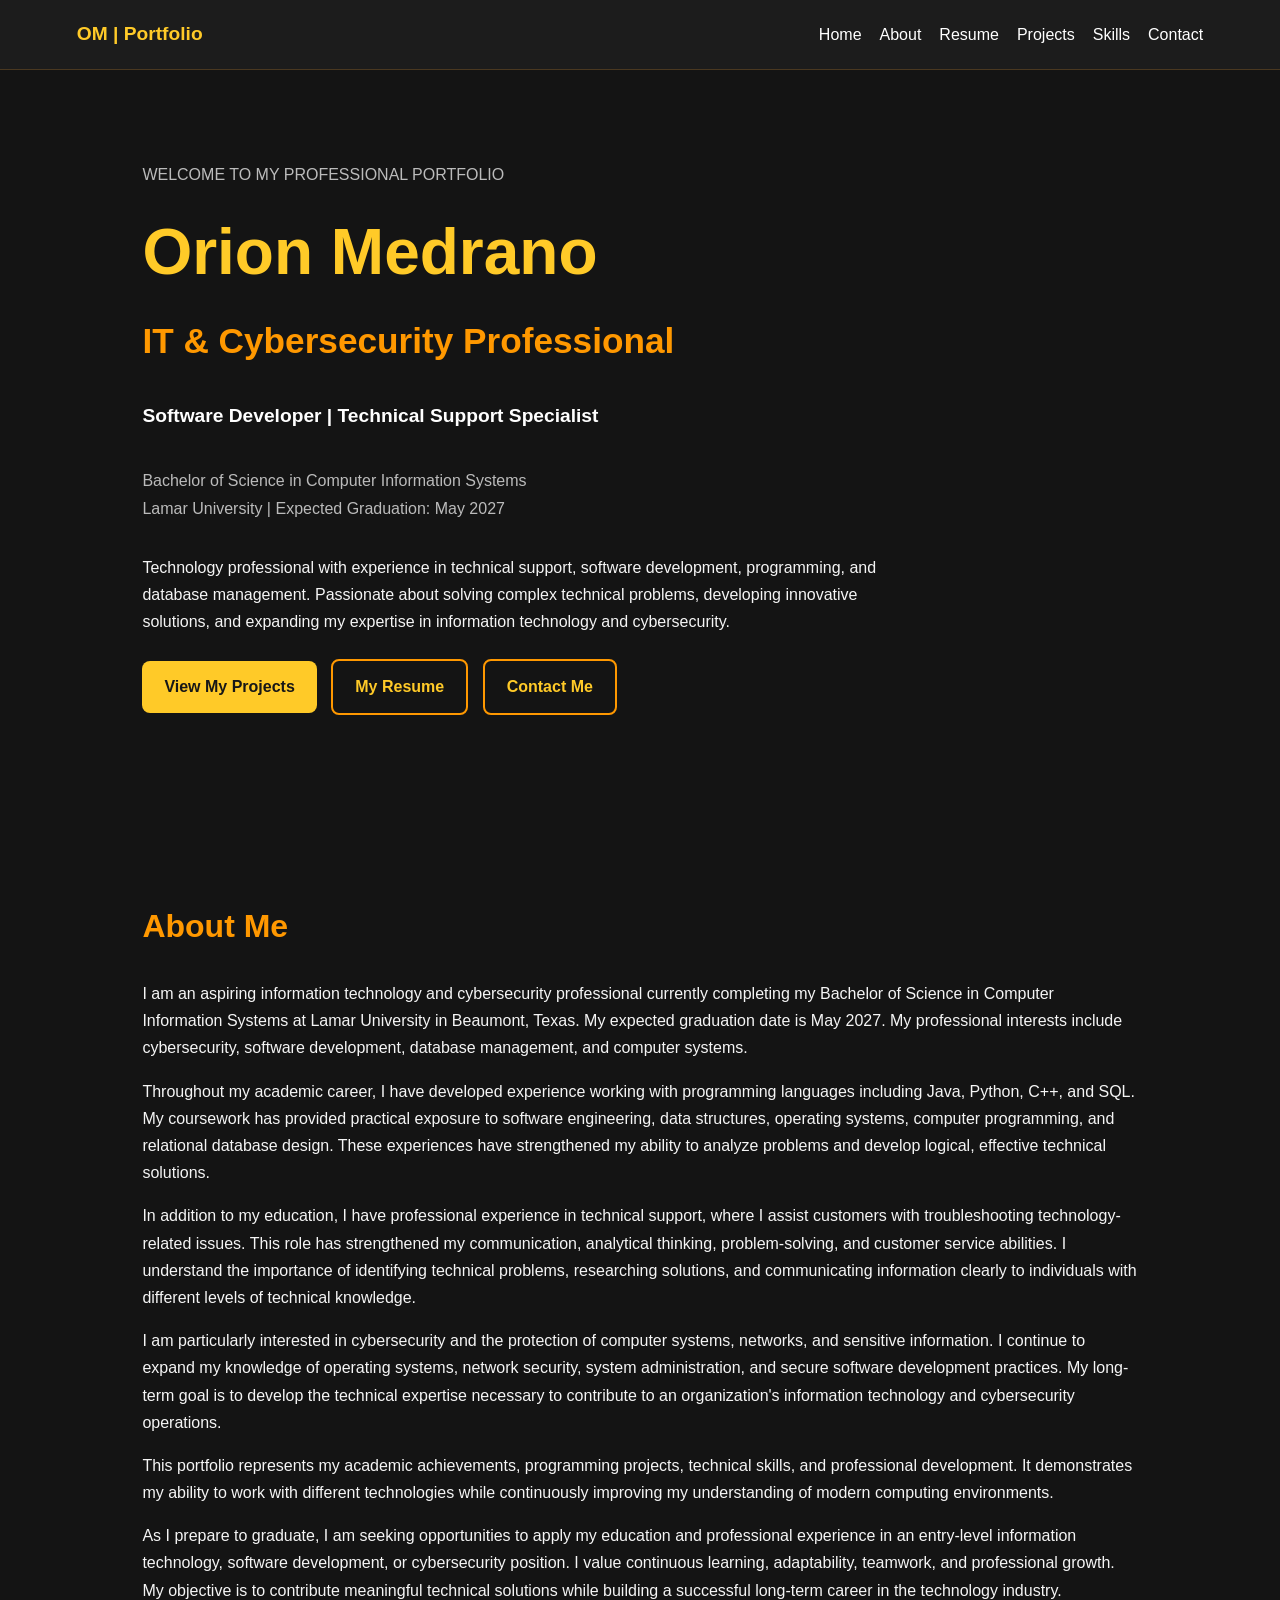
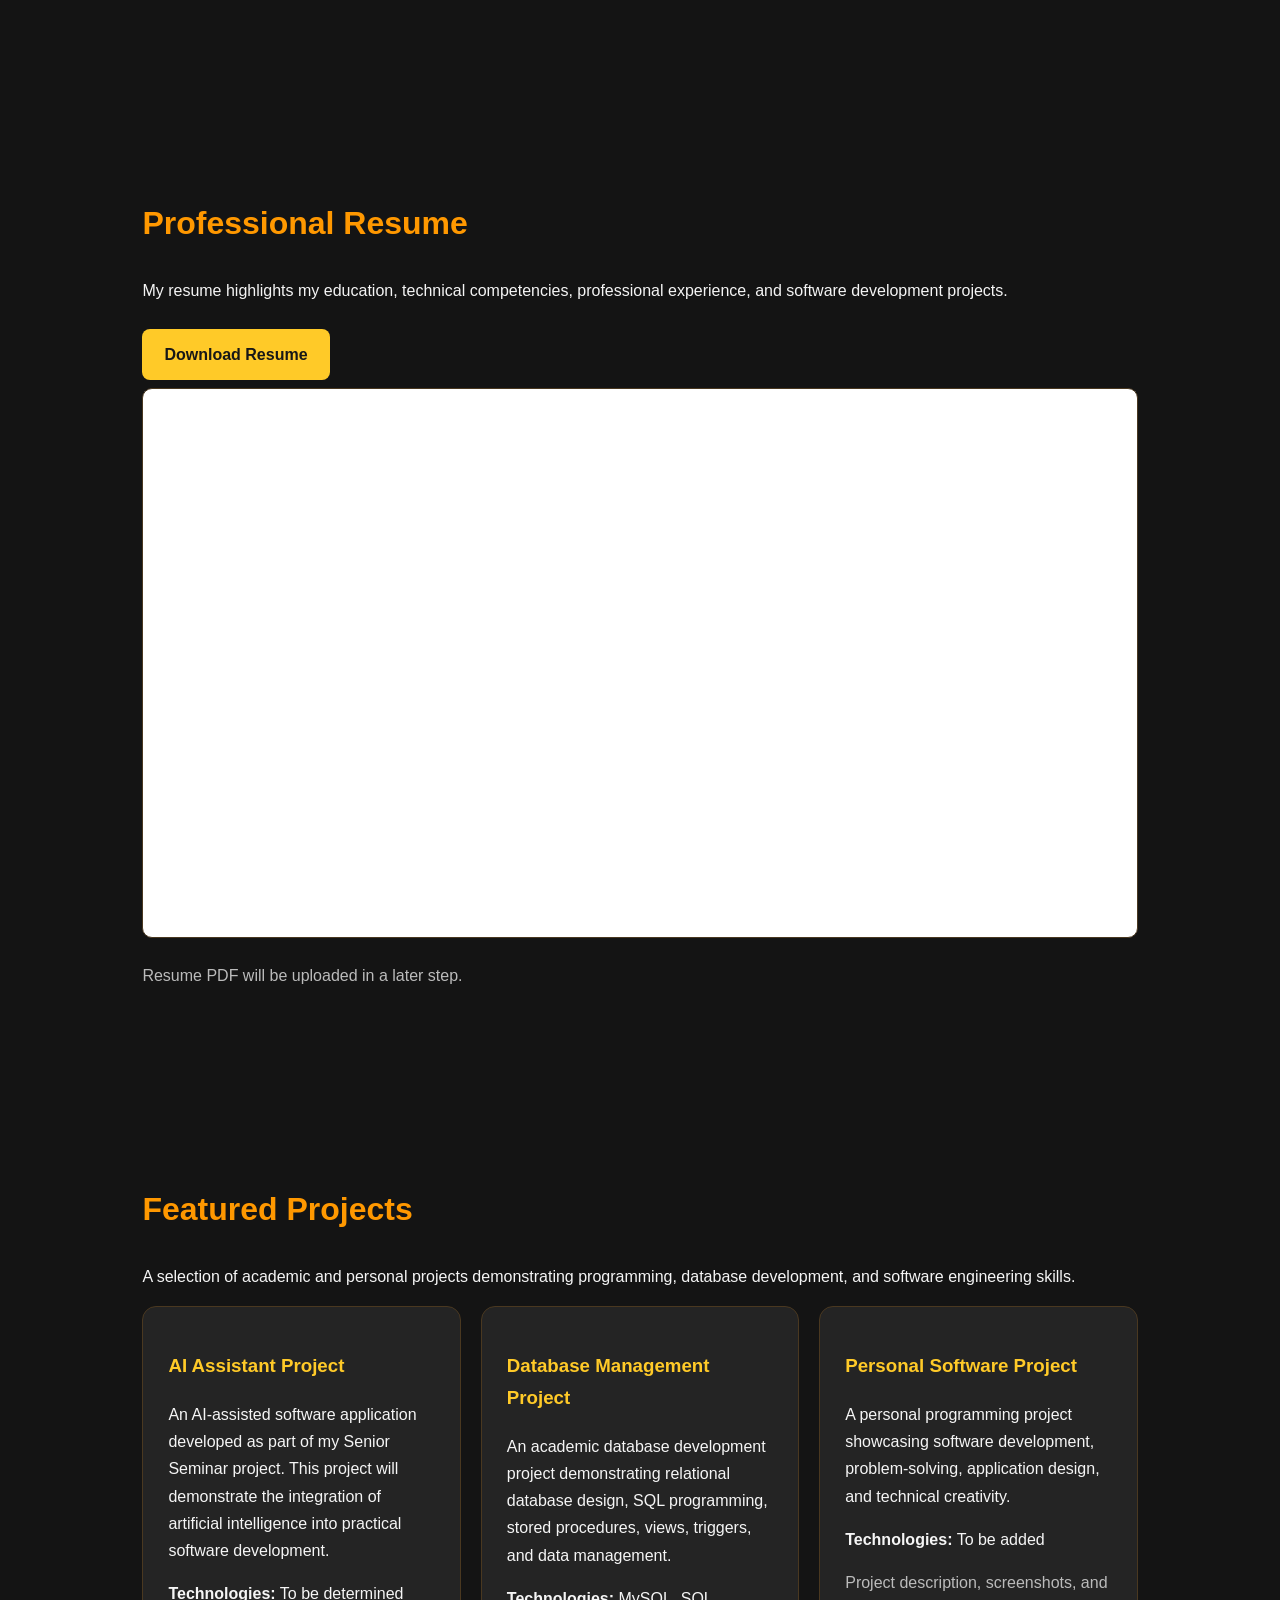
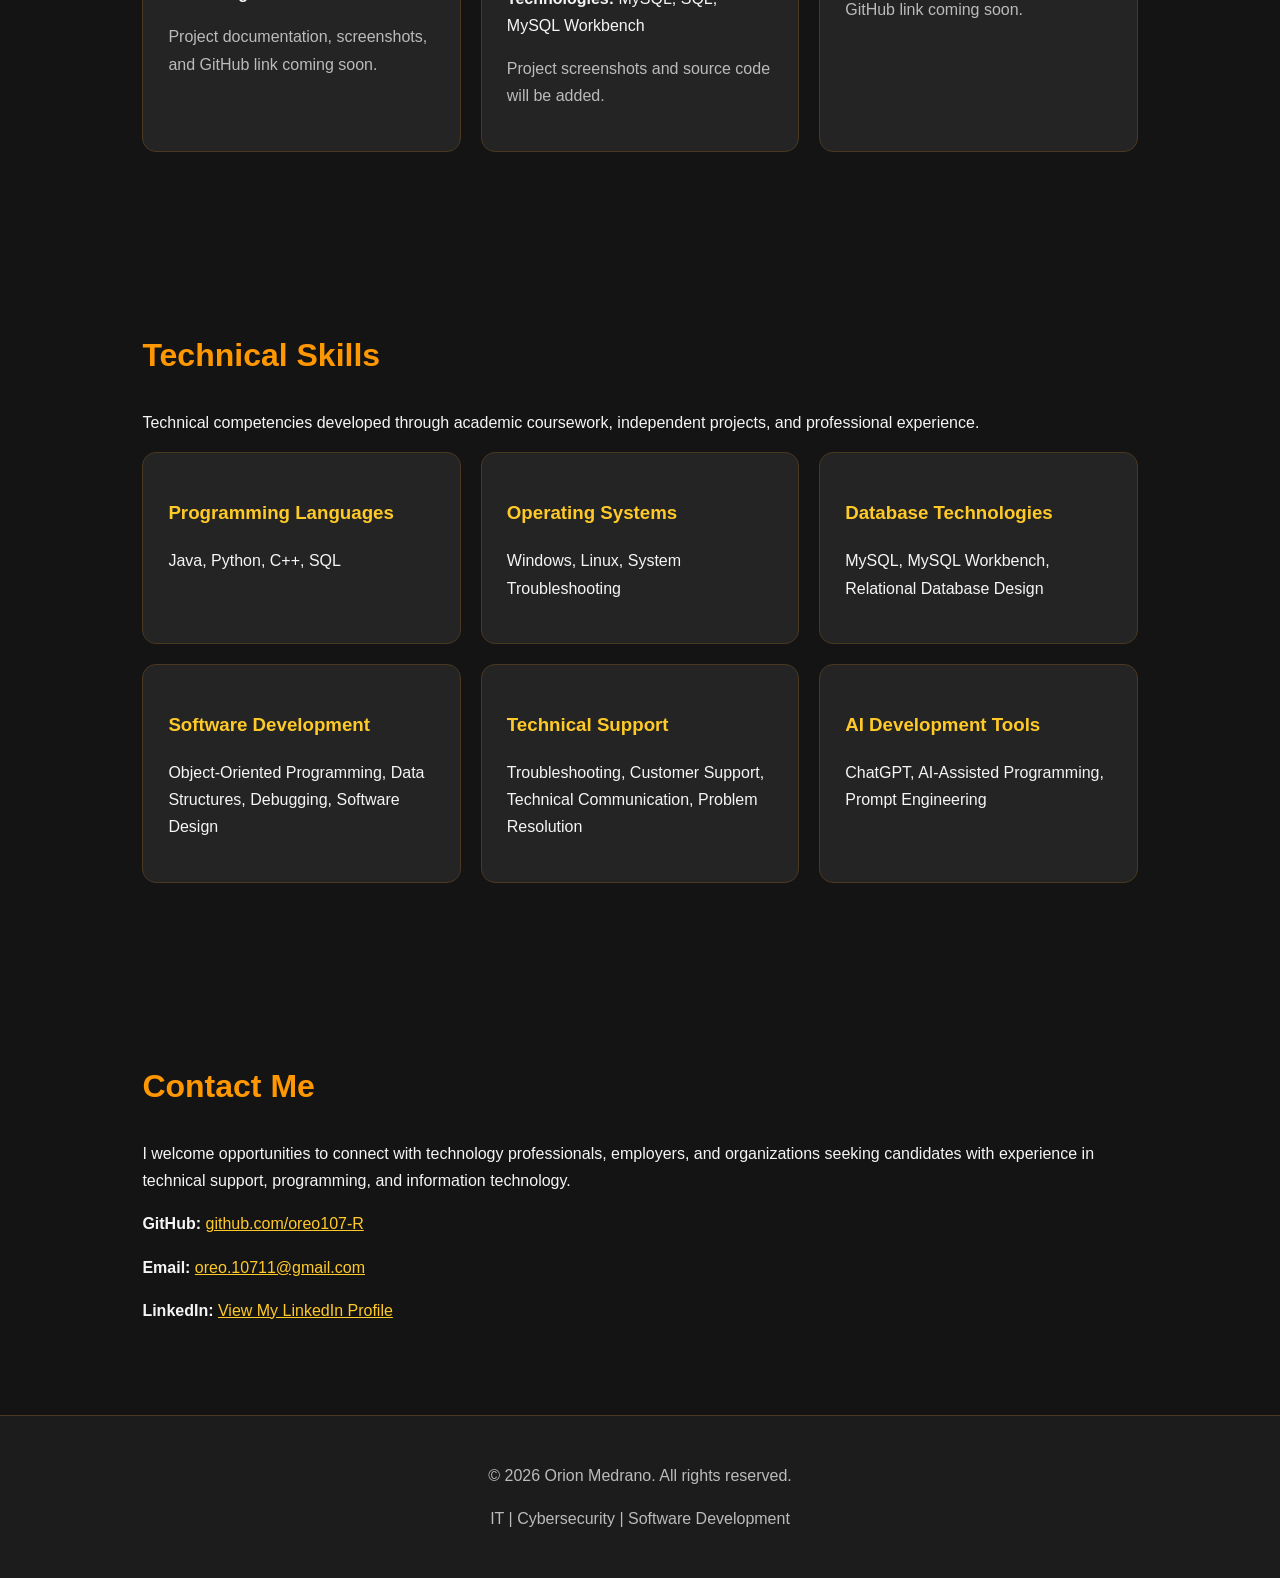
==== index.html @ e2fcf399 "Add email and LinkedIn profile links Updated email and LinkedIn sections with actual links." ====
<!DOCTYPE html>
<html lang="en">
<head>
  <meta charset="UTF-8">
  <meta name="viewport" content="width=device-width, initial-scale=1.0">
  <meta name="description" content="Orion Medrano's professional IT, cybersecurity, and software development portfolio">
  <title>Orion Medrano | IT & Cybersecurity Portfolio</title>

  <style>
    :root {
      --bg: #141414;
      --surface: #242424;
      --text: #F5F5F5;
      --muted: #BBBBBB;
      --accent: #FFCA28;
      --orange: #FF9800;
      --border: #4A3820;
    }

    * {
      box-sizing: border-box;
    }

    html {
      scroll-behavior: smooth;
    }

    body {
      margin: 0;
      background: var(--bg);
      color: var(--text);
      font-family: Arial, sans-serif;
      line-height: 1.7;
    }

    header {
      position: sticky;
      top: 0;
      z-index: 10;
      background: #1C1C1C;
      border-bottom: 1px solid var(--border);
      padding: 18px 6%;
      display: flex;
      justify-content: space-between;
      align-items: center;
      flex-wrap: wrap;
      gap: 12px;
    }

    .logo {
      font-weight: bold;
      color: var(--accent);
      font-size: 1.2rem;
    }

    nav {
      display: flex;
      flex-wrap: wrap;
      gap: 18px;
    }

    a {
      color: var(--accent);
    }

    nav a {
      color: white;
      text-decoration: none;
      transition: color 0.3s;
    }

    nav a:hover {
      color: var(--orange);
    }

    section {
      padding: 75px 8%;
      max-width: 1200px;
      margin: auto;
      scroll-margin-top: 90px;
    }

    h1 {
      font-size: clamp(2.5rem, 6vw, 4rem);
      margin: 10px 0;
      line-height: 1.2;
    }

    h2 {
      color: var(--orange);
      font-size: 2rem;
    }

    .hero {
      min-height: 75vh;
      display: flex;
      flex-direction: column;
      justify-content: center;
    }

    .hero h1 {
      color: var(--accent);
    }

    .hero h2 {
      margin: 10px 0;
      font-size: clamp(1.5rem, 4vw, 2.2rem);
    }

    .hero p {
      max-width: 750px;
    }

    .subtitle {
      color: #FFFFFF;
      font-size: 1.2rem;
      font-weight: bold;
    }

    .education {
      color: var(--muted);
      font-size: 1rem;
    }

    .muted {
      color: var(--muted);
    }

    .button {
      display: inline-block;
      padding: 12px 22px;
      background: var(--accent);
      color: #171717;
      border-radius: 8px;
      text-decoration: none;
      font-weight: bold;
      margin: 8px 10px 8px 0;
      transition: background 0.3s, transform 0.3s;
    }

    .button:hover {
      background: var(--orange);
      color: #171717;
      transform: translateY(-3px);
    }

    .button-outline {
      background: transparent;
      color: var(--accent);
      border: 2px solid var(--orange);
    }

    .button-outline:hover {
      background: var(--orange);
      color: #171717;
    }

    .grid {
      display: grid;
      grid-template-columns: repeat(auto-fit, minmax(250px, 1fr));
      gap: 20px;
    }

    .card {
      background: var(--surface);
      border: 1px solid var(--border);
      border-radius: 14px;
      padding: 25px;
      transition: transform 0.3s, border-color 0.3s;
    }

    .card:hover {
      transform: translateY(-5px);
      border-color: var(--orange);
    }

    .card h3 {
      color: var(--accent);
    }

    .resume-frame {
      width: 100%;
      height: 550px;
      border: 1px solid var(--border);
      border-radius: 10px;
      background: white;
    }

    footer {
      text-align: center;
      padding: 30px;
      background: #1C1C1C;
      border-top: 1px solid var(--border);
      color: var(--muted);
    }

    @media (max-width: 600px) {
      header {
        position: static;
      }

      section {
        padding: 45px 6%;
      }

      nav {
        gap: 12px;
        font-size: 14px;
      }

      .resume-frame {
        height: 400px;
      }
    }
  </style>
</head>

<body>

<header>
  <div class="logo">OM | Portfolio</div>

  <nav aria-label="Main navigation">
    <a href="#home">Home</a>
    <a href="#about">About</a>
    <a href="#resume">Resume</a>
    <a href="#projects">Projects</a>
    <a href="#skills">Skills</a>
    <a href="#contact">Contact</a>
  </nav>
</header>

<main>

  <!-- HOME SECTION -->

  <section id="home" class="hero">

    <p class="muted">
      WELCOME TO MY PROFESSIONAL PORTFOLIO
    </p>

    <h1>Orion Medrano</h1>

    <h2>IT & Cybersecurity Professional</h2>

    <p class="subtitle">
      Software Developer | Technical Support Specialist
    </p>

    <p class="education">
      Bachelor of Science in Computer Information Systems<br>
      Lamar University | Expected Graduation: May 2027
    </p>

    <p>
      Technology professional with experience in technical
      support, software development, programming, and
      database management. Passionate about solving complex
      technical problems, developing innovative solutions,
      and expanding my expertise in information technology
      and cybersecurity.
    </p>

    <!-- Add professional photograph here later -->

    <div>
      <a class="button" href="#projects">
        View My Projects
      </a>

      <a class="button button-outline" href="#resume">
        My Resume
      </a>

      <a class="button button-outline" href="#contact">
        Contact Me
      </a>
    </div>

  </section>


  <!-- ABOUT ME SECTION -->

  <section id="about">

    <h2>About Me</h2>

    <p>
      I am an aspiring information technology and
      cybersecurity professional currently completing
      my Bachelor of Science in Computer Information
      Systems at Lamar University in Beaumont, Texas.
      My expected graduation date is May 2027.
      My professional interests include cybersecurity,
      software development, database management,
      and computer systems.
    </p>

    <p>
      Throughout my academic career, I have developed
      experience working with programming languages
      including Java, Python, C++, and SQL.
      My coursework has provided practical exposure
      to software engineering, data structures,
      operating systems, computer programming,
      and relational database design.
      These experiences have strengthened my ability
      to analyze problems and develop logical,
      effective technical solutions.
    </p>

    <p>
      In addition to my education, I have professional
      experience in technical support, where I assist
      customers with troubleshooting technology-related
      issues. This role has strengthened my communication,
      analytical thinking, problem-solving, and customer
      service abilities. I understand the importance
      of identifying technical problems, researching
      solutions, and communicating information clearly
      to individuals with different levels of
      technical knowledge.
    </p>

    <p>
      I am particularly interested in cybersecurity
      and the protection of computer systems, networks,
      and sensitive information. I continue to expand
      my knowledge of operating systems, network
      security, system administration, and secure
      software development practices.
      My long-term goal is to develop the technical
      expertise necessary to contribute to an
      organization's information technology and
      cybersecurity operations.
    </p>

    <p>
      This portfolio represents my academic achievements,
      programming projects, technical skills, and
      professional development. It demonstrates my
      ability to work with different technologies
      while continuously improving my understanding
      of modern computing environments.
    </p>

    <p>
      As I prepare to graduate, I am seeking opportunities
      to apply my education and professional experience
      in an entry-level information technology,
      software development, or cybersecurity position.
      I value continuous learning, adaptability,
      teamwork, and professional growth.
      My objective is to contribute meaningful
      technical solutions while building a successful
      long-term career in the technology industry.
    </p>

  </section>


  <!-- RESUME SECTION -->

  <section id="resume">

    <h2>Professional Resume</h2>

    <p>
      My resume highlights my education, technical
      competencies, professional experience,
      and software development projects.
    </p>

    <a class="button" href="resume.pdf" download>
      Download Resume
    </a>

    <iframe
      class="resume-frame"
      src="resume.pdf"
      title="Orion Medrano Professional Resume">
    </iframe>

    <p class="muted">
      Resume PDF will be uploaded in a later step.
    </p>

  </section>


  <!-- PROJECTS SECTION -->

  <section id="projects">

    <h2>Featured Projects</h2>

    <p>
      A selection of academic and personal projects
      demonstrating programming, database development,
      and software engineering skills.
    </p>

    <div class="grid">

      <article class="card">

        <h3>AI Assistant Project</h3>

        <p>
          An AI-assisted software application developed
          as part of my Senior Seminar project.
          This project will demonstrate the integration
          of artificial intelligence into practical
          software development.
        </p>

        <p>
          <strong>Technologies:</strong>
          To be determined
        </p>

        <p class="muted">
          Project documentation, screenshots,
          and GitHub link coming soon.
        </p>

      </article>


      <article class="card">

        <h3>Database Management Project</h3>

        <p>
          An academic database development project
          demonstrating relational database design,
          SQL programming, stored procedures,
          views, triggers, and data management.
        </p>

        <p>
          <strong>Technologies:</strong>
          MySQL, SQL, MySQL Workbench
        </p>

        <p class="muted">
          Project screenshots and source code
          will be added.
        </p>

      </article>


      <article class="card">

        <h3>Personal Software Project</h3>

        <p>
          A personal programming project showcasing
          software development, problem-solving,
          application design, and technical creativity.
        </p>

        <p>
          <strong>Technologies:</strong>
          To be added
        </p>

        <p class="muted">
          Project description, screenshots,
          and GitHub link coming soon.
        </p>

      </article>

    </div>

  </section>


  <!-- TECHNICAL SKILLS SECTION -->

  <section id="skills">

    <h2>Technical Skills</h2>

    <p>
      Technical competencies developed through
      academic coursework, independent projects,
      and professional experience.
    </p>

    <div class="grid">

      <div class="card">
        <h3>Programming Languages</h3>
        <p>Java, Python, C++, SQL</p>
      </div>

      <div class="card">
        <h3>Operating Systems</h3>
        <p>
          Windows, Linux,
          System Troubleshooting
        </p>
      </div>

      <div class="card">
        <h3>Database Technologies</h3>
        <p>
          MySQL, MySQL Workbench,
          Relational Database Design
        </p>
      </div>

      <div class="card">
        <h3>Software Development</h3>
        <p>
          Object-Oriented Programming,
          Data Structures,
          Debugging,
          Software Design
        </p>
      </div>

      <div class="card">
        <h3>Technical Support</h3>
        <p>
          Troubleshooting,
          Customer Support,
          Technical Communication,
          Problem Resolution
        </p>
      </div>

      <div class="card">
        <h3>AI Development Tools</h3>
        <p>
          ChatGPT,
          AI-Assisted Programming,
          Prompt Engineering
        </p>
      </div>

    </div>

  </section>


  <!-- CONTACT SECTION -->

  <section id="contact">

    <h2>Contact Me</h2>

    <p>
      I welcome opportunities to connect with
      technology professionals, employers,
      and organizations seeking candidates
      with experience in technical support,
      programming, and information technology.
    </p>

    <p>
      <strong>GitHub:</strong>
      <a
        href="https://github.com/oreo107-R"
        target="_blank"
        rel="noopener noreferrer">
        github.com/oreo107-R
      </a>
    </p>

    <p>
    <strong>Email:</strong>
    <a href="mailto:oreo.10711@gmail.com">
      oreo.10711@gmail.com
    </a>
  </p>

    <p>
    <strong>LinkedIn:</strong>
    <a
      href="https://www.linkedin.com/in/orion-medrano-96382831b/"
      target="_blank"
      rel="noopener noreferrer">
      View My LinkedIn Profile
    </a>
  </p>

  </section>

</main>


<!-- FOOTER -->

<footer>

  <p>
    &copy; <span id="year"></span>
    Orion Medrano.
    All rights reserved.
  </p>

  <p>
    IT | Cybersecurity | Software Development
  </p>

</footer>


<script>
  document.getElementById("year").textContent =
    new Date().getFullYear();
</script>

</body>
</html>
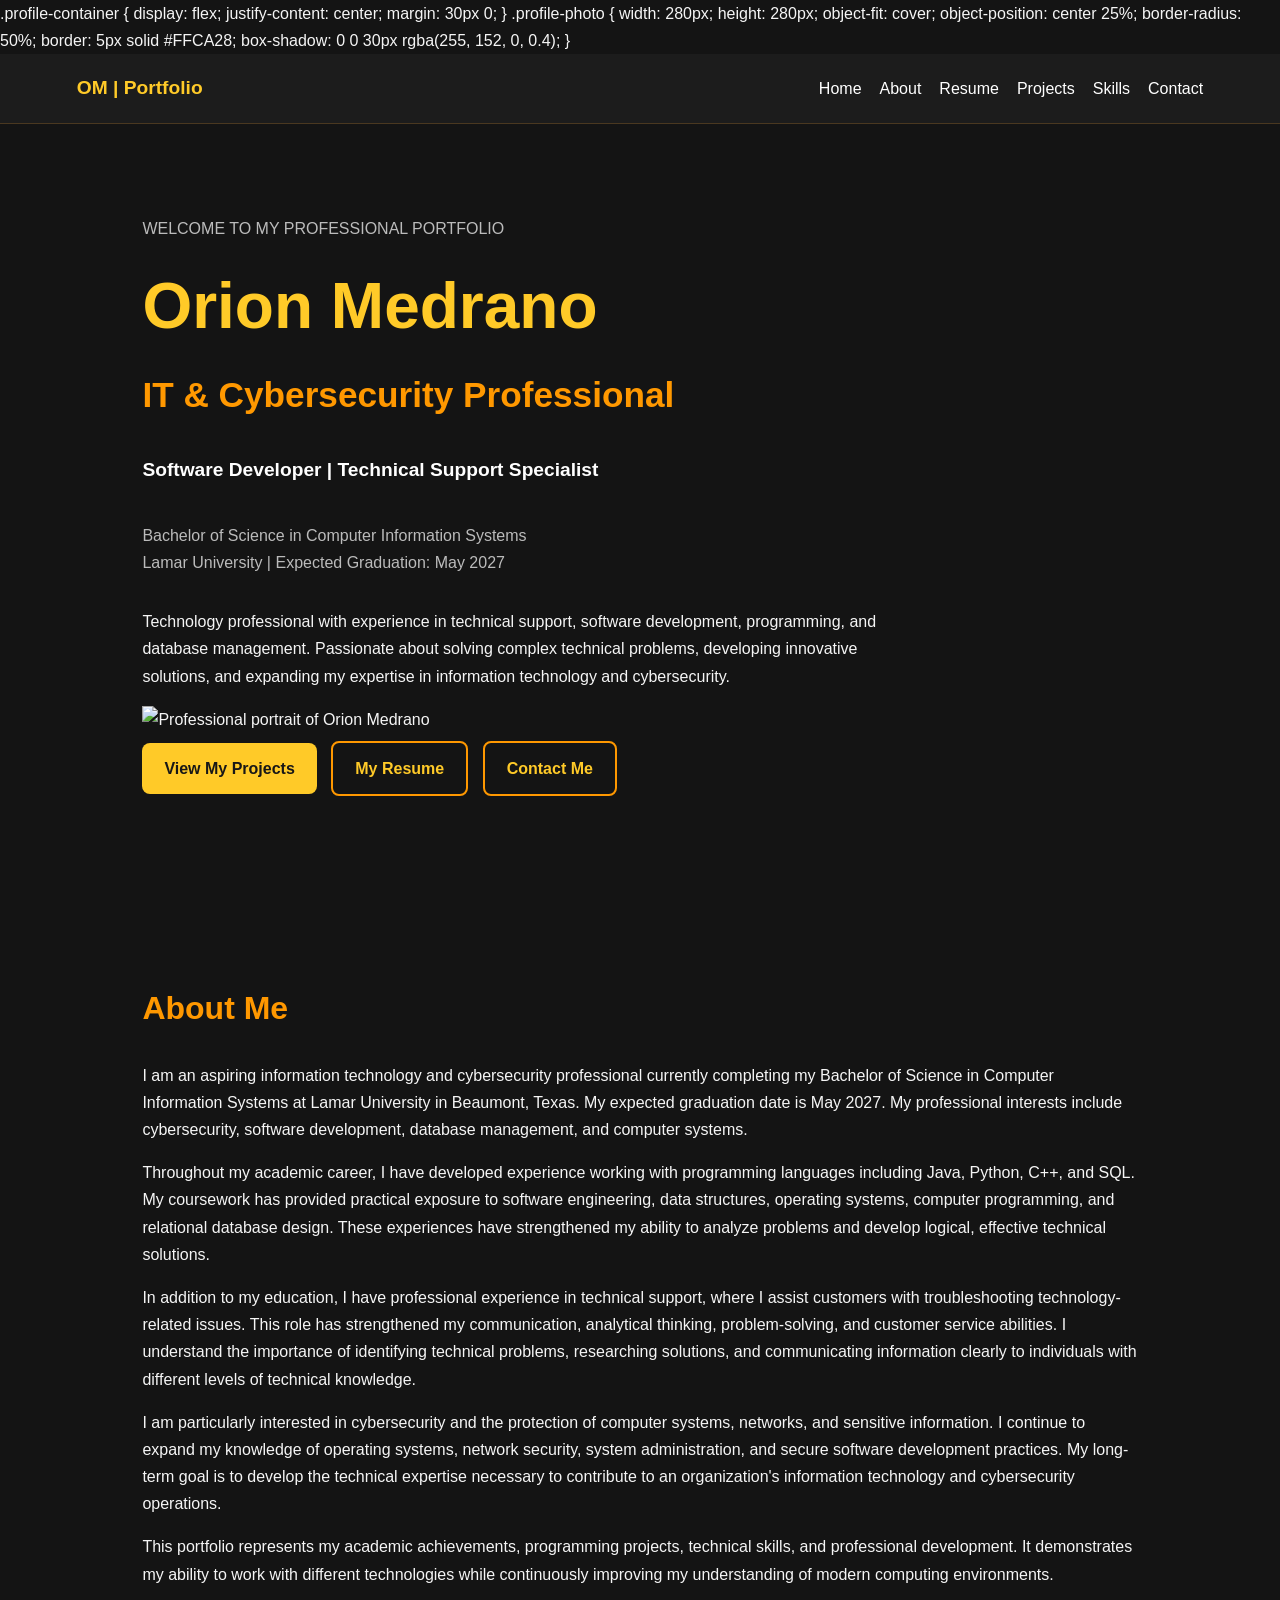
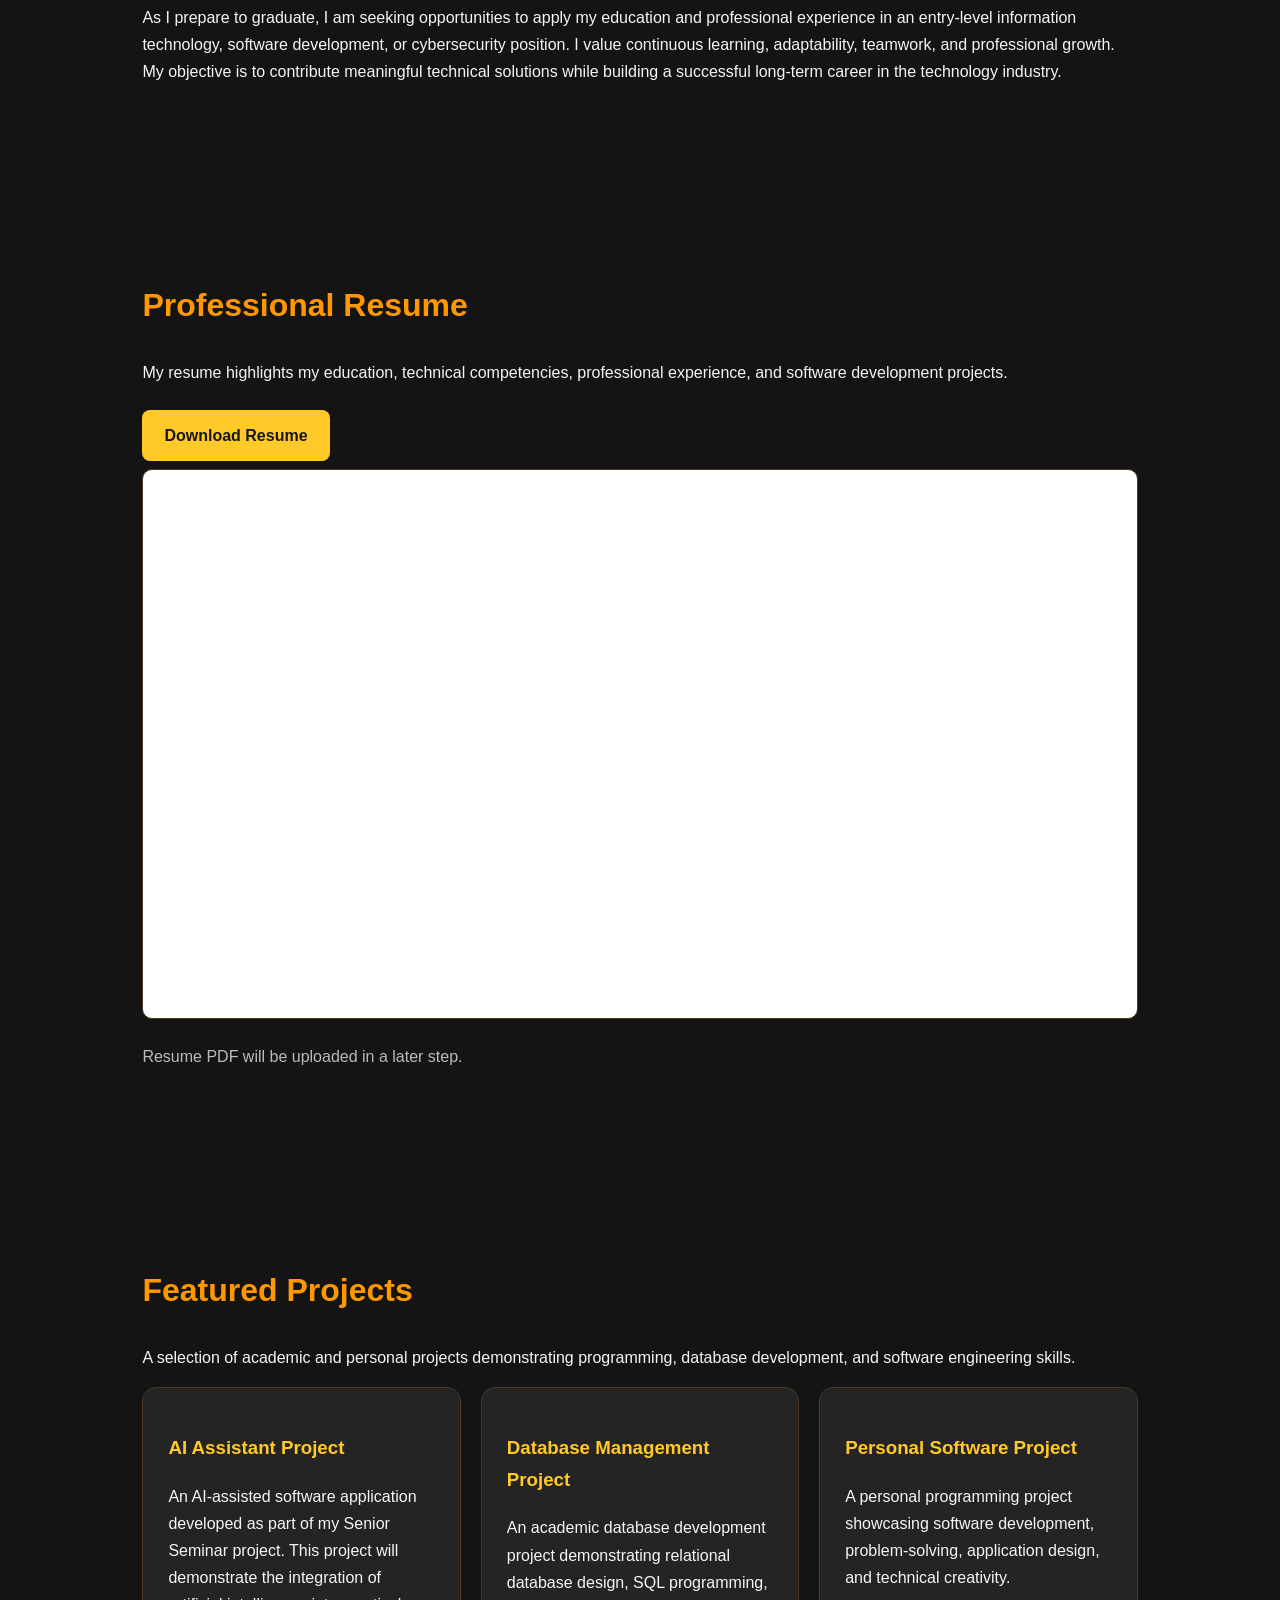
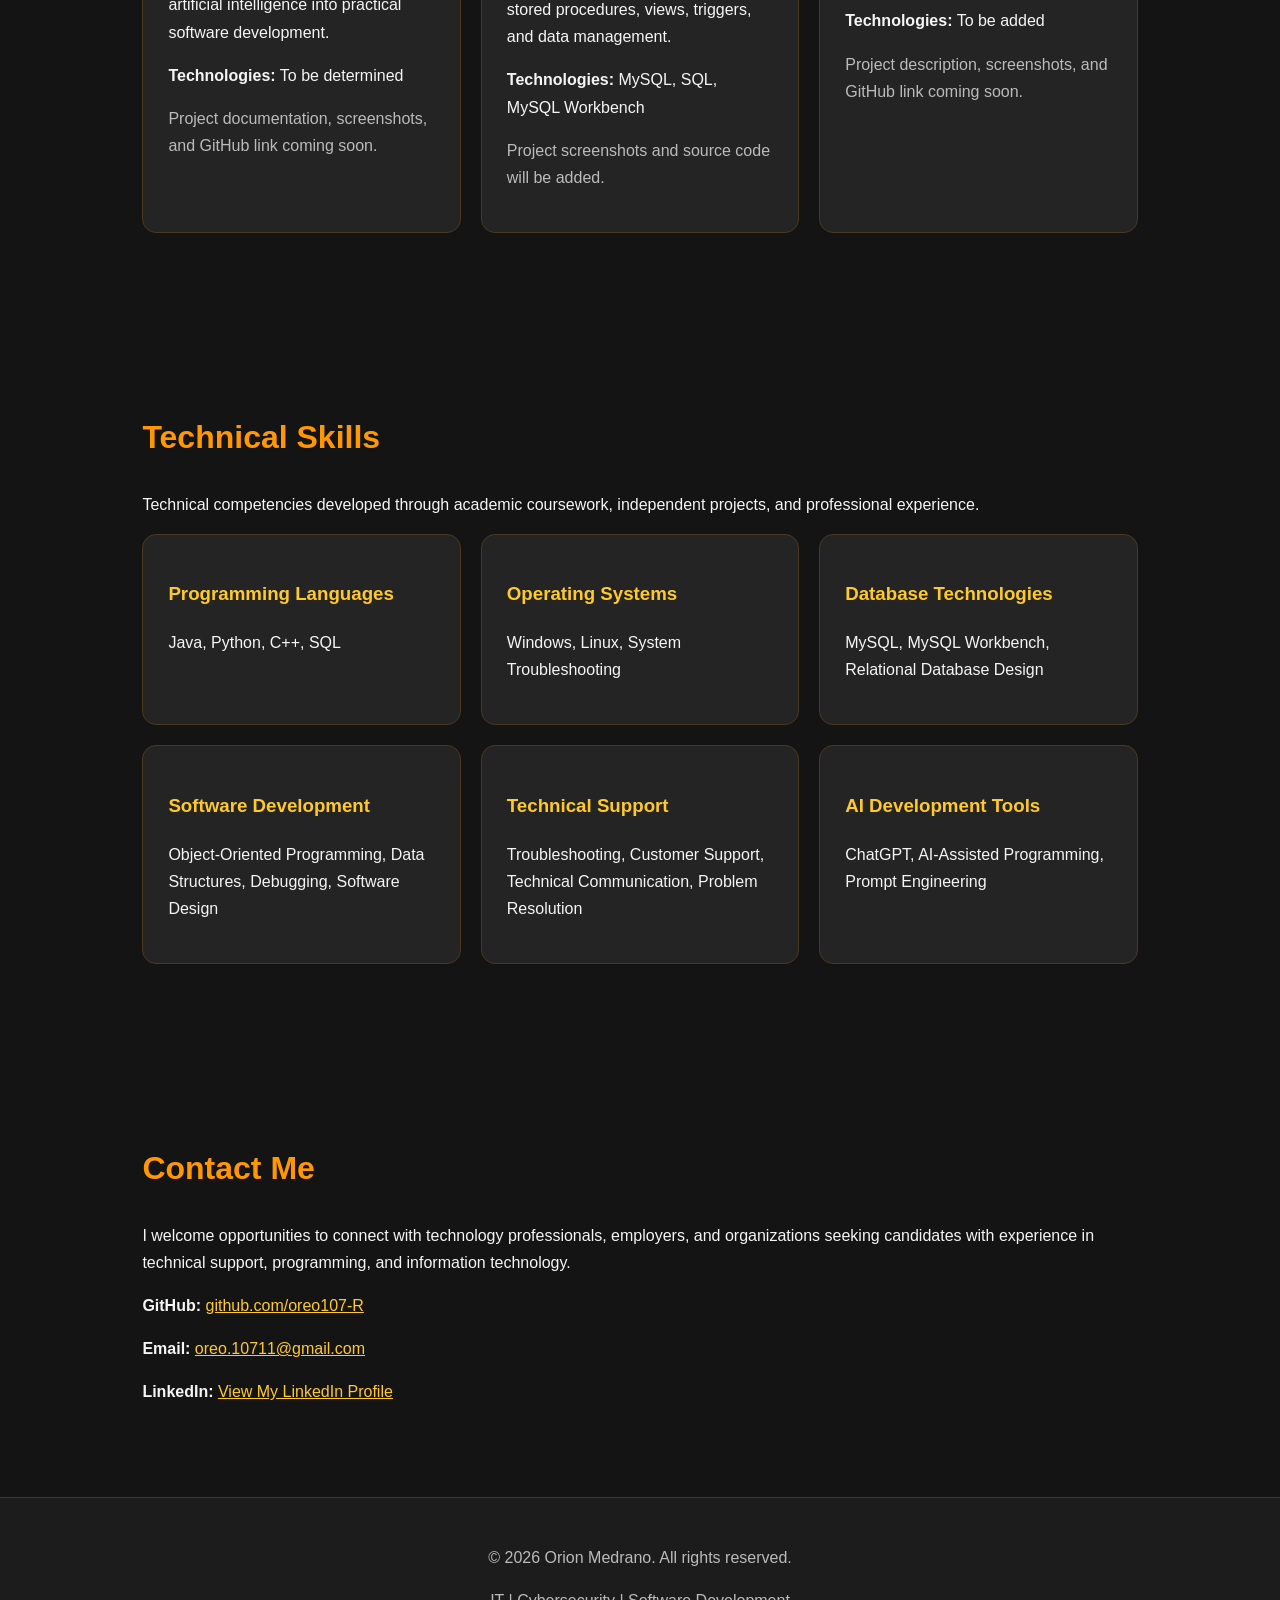
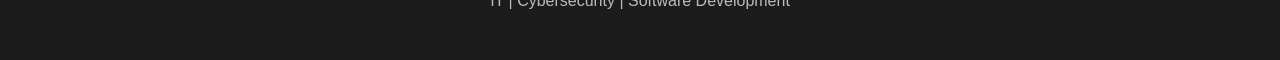
==== commit fe2c085b: "Add profile photo section to index.html Added a profile photo section with styling." ====
--- a/index.html
+++ b/index.html
@@ -7,6 +7,22 @@
   <meta name="description" content="Orion Medrano's professional IT, cybersecurity, and software development portfolio">
   <title>Orion Medrano | IT & Cybersecurity Portfolio</title>
 
+  
+.profile-container {
+  display: flex;
+  justify-content: center;
+  margin: 30px 0;
+}
+
+.profile-photo {
+  width: 280px;
+  height: 280px;
+  object-fit: cover;
+  object-position: center 25%;
+  border-radius: 50%;
+  border: 5px solid #FFCA28;
+  box-shadow: 0 0 30px rgba(255, 152, 0, 0.4);
+}
   <style>
     :root {
       --bg: #141414;
@@ -263,7 +279,15 @@
       and cybersecurity.
     </p>
 
-    <!-- Add professional photograph here later -->
+    
+<div class="profile-container">
+  <img
+    src="profile.png"
+    alt="Professional portrait of Orion Medrano"
+    class="profile-photo"
+  >
+</div>
+
 
     <div>
       <a class="button" href="#projects">
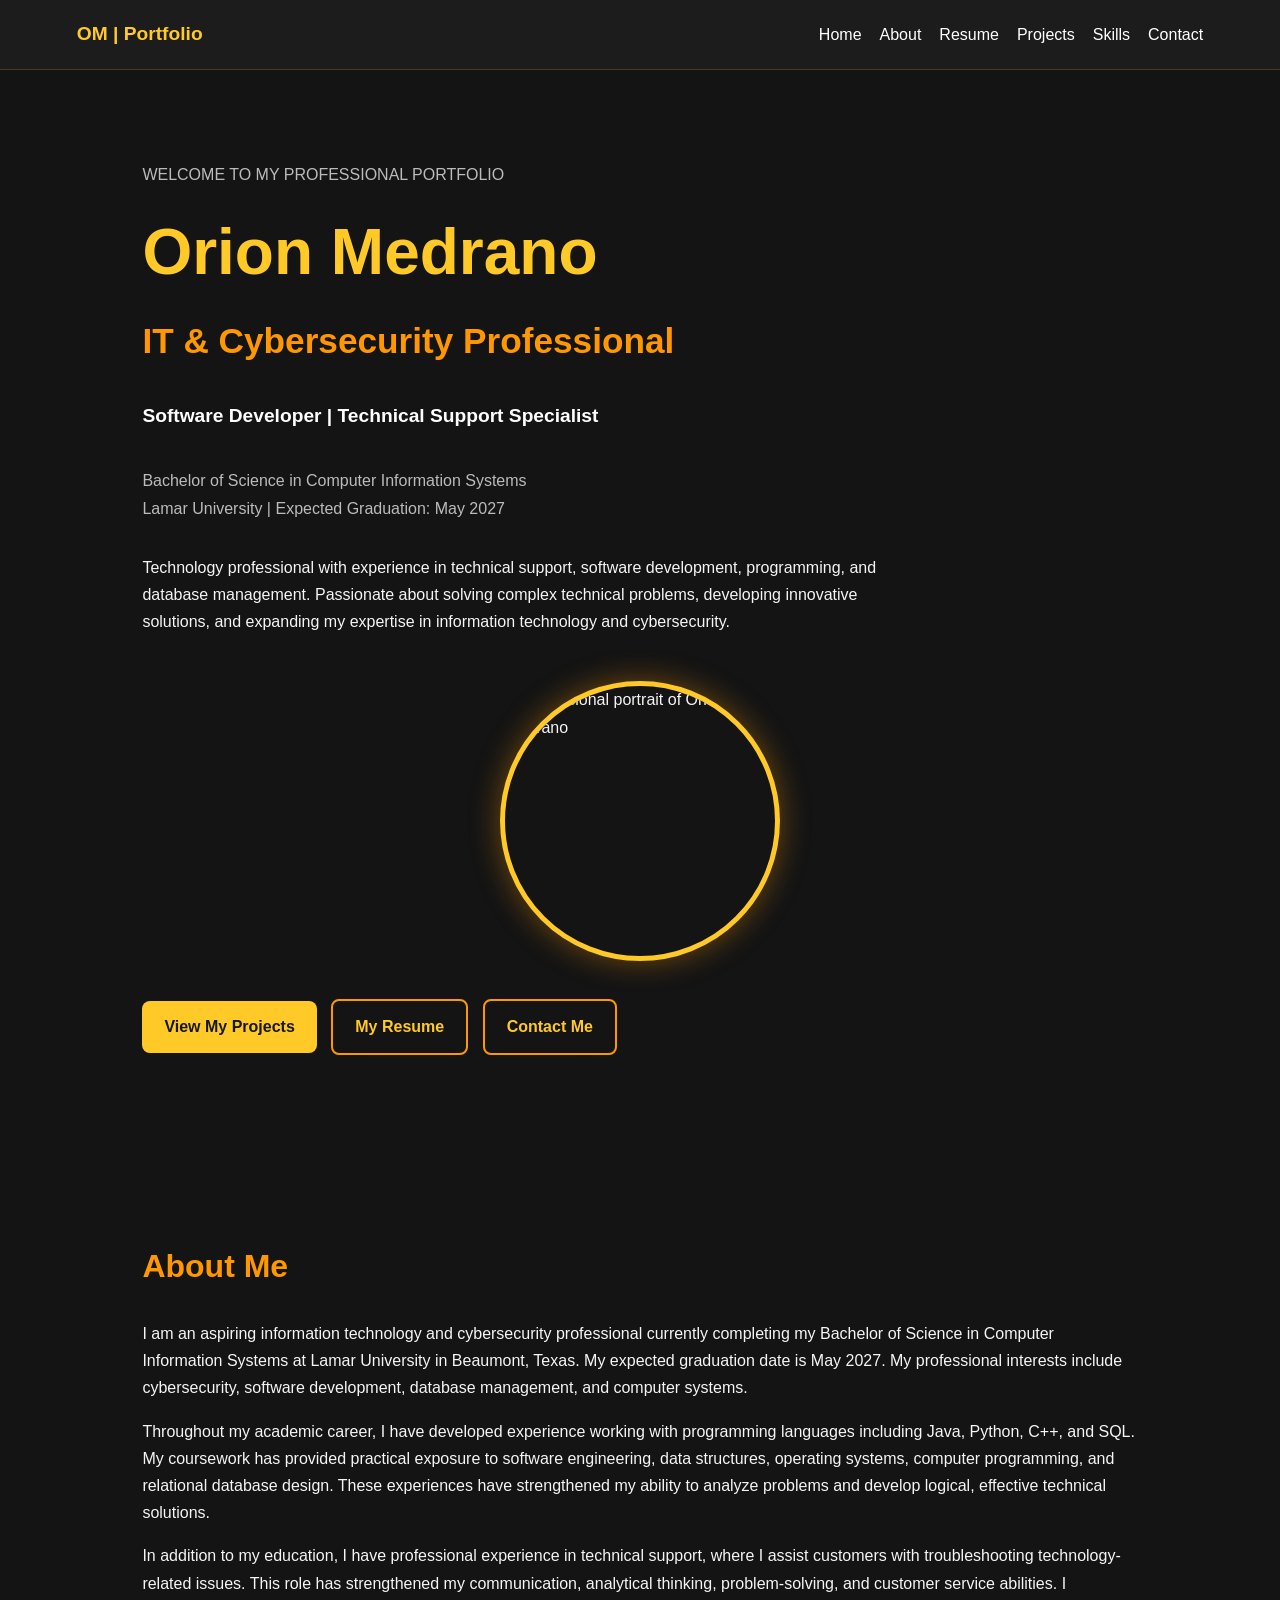
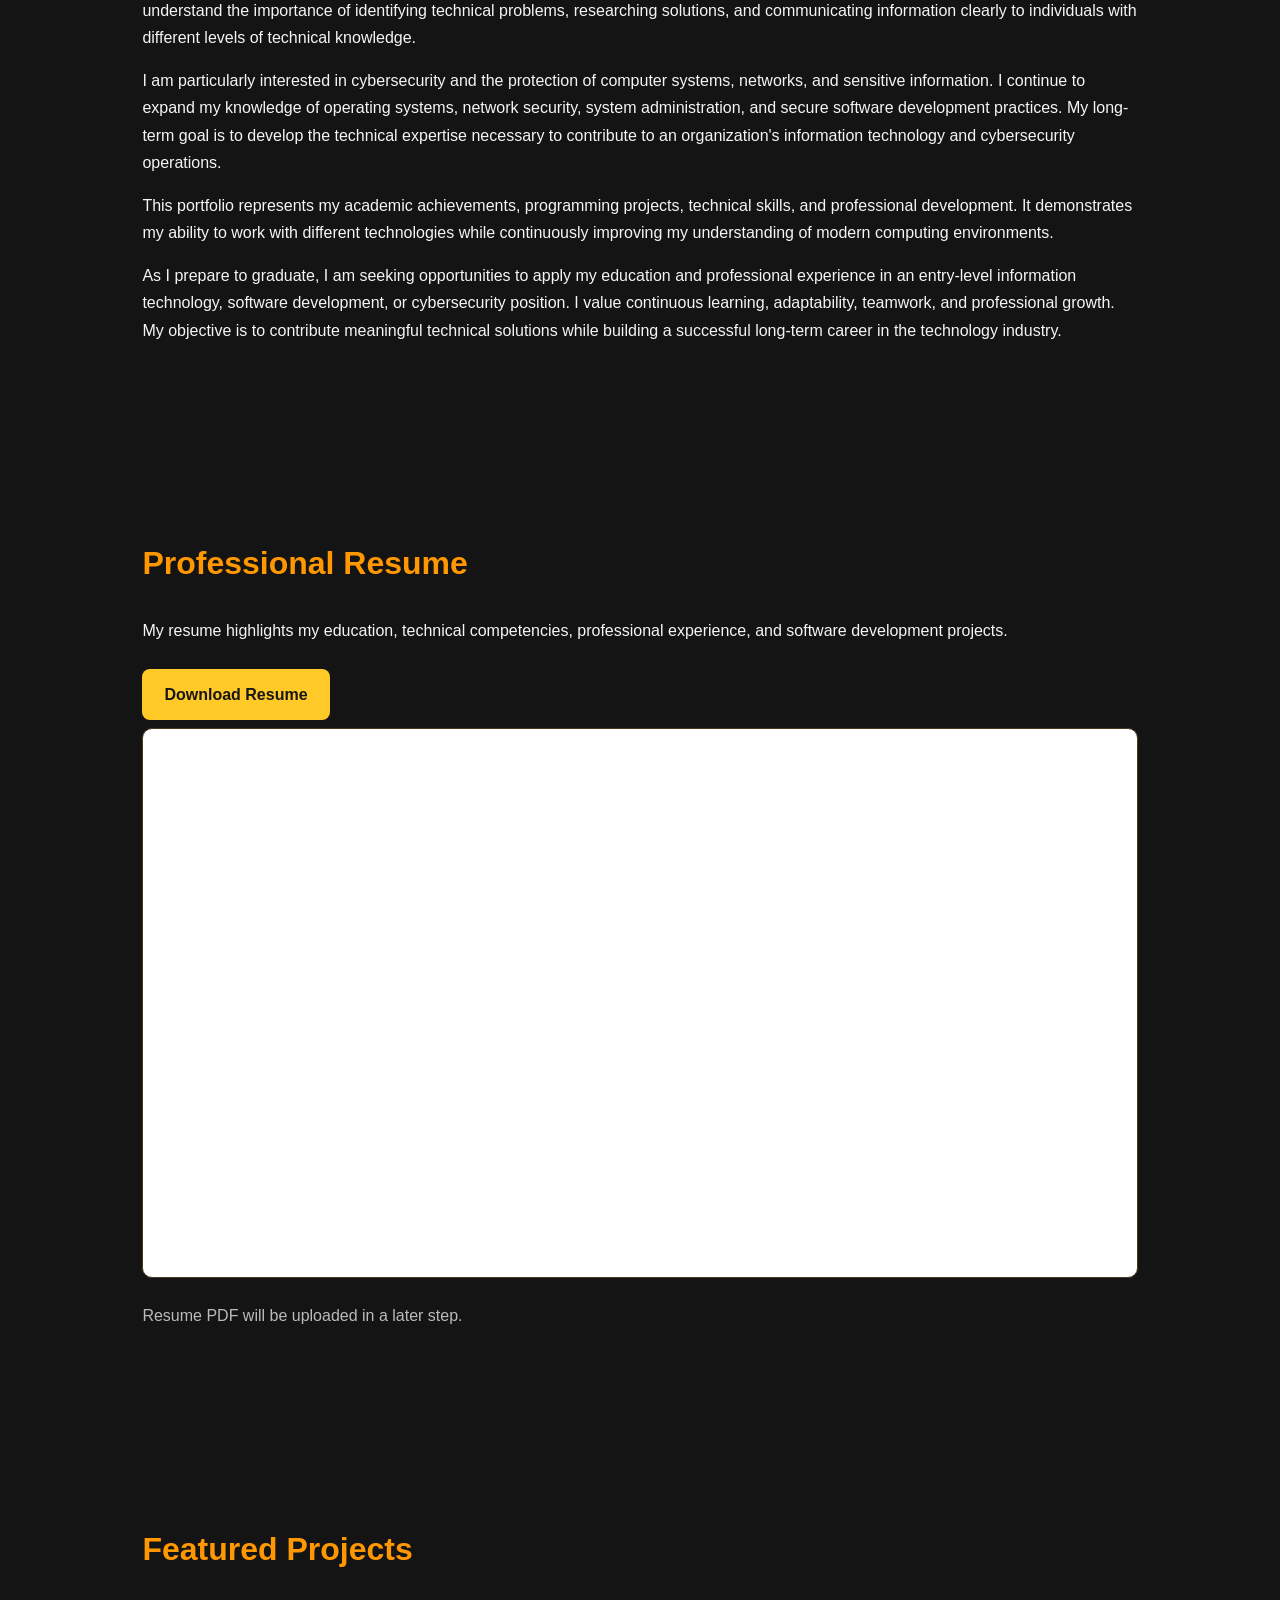
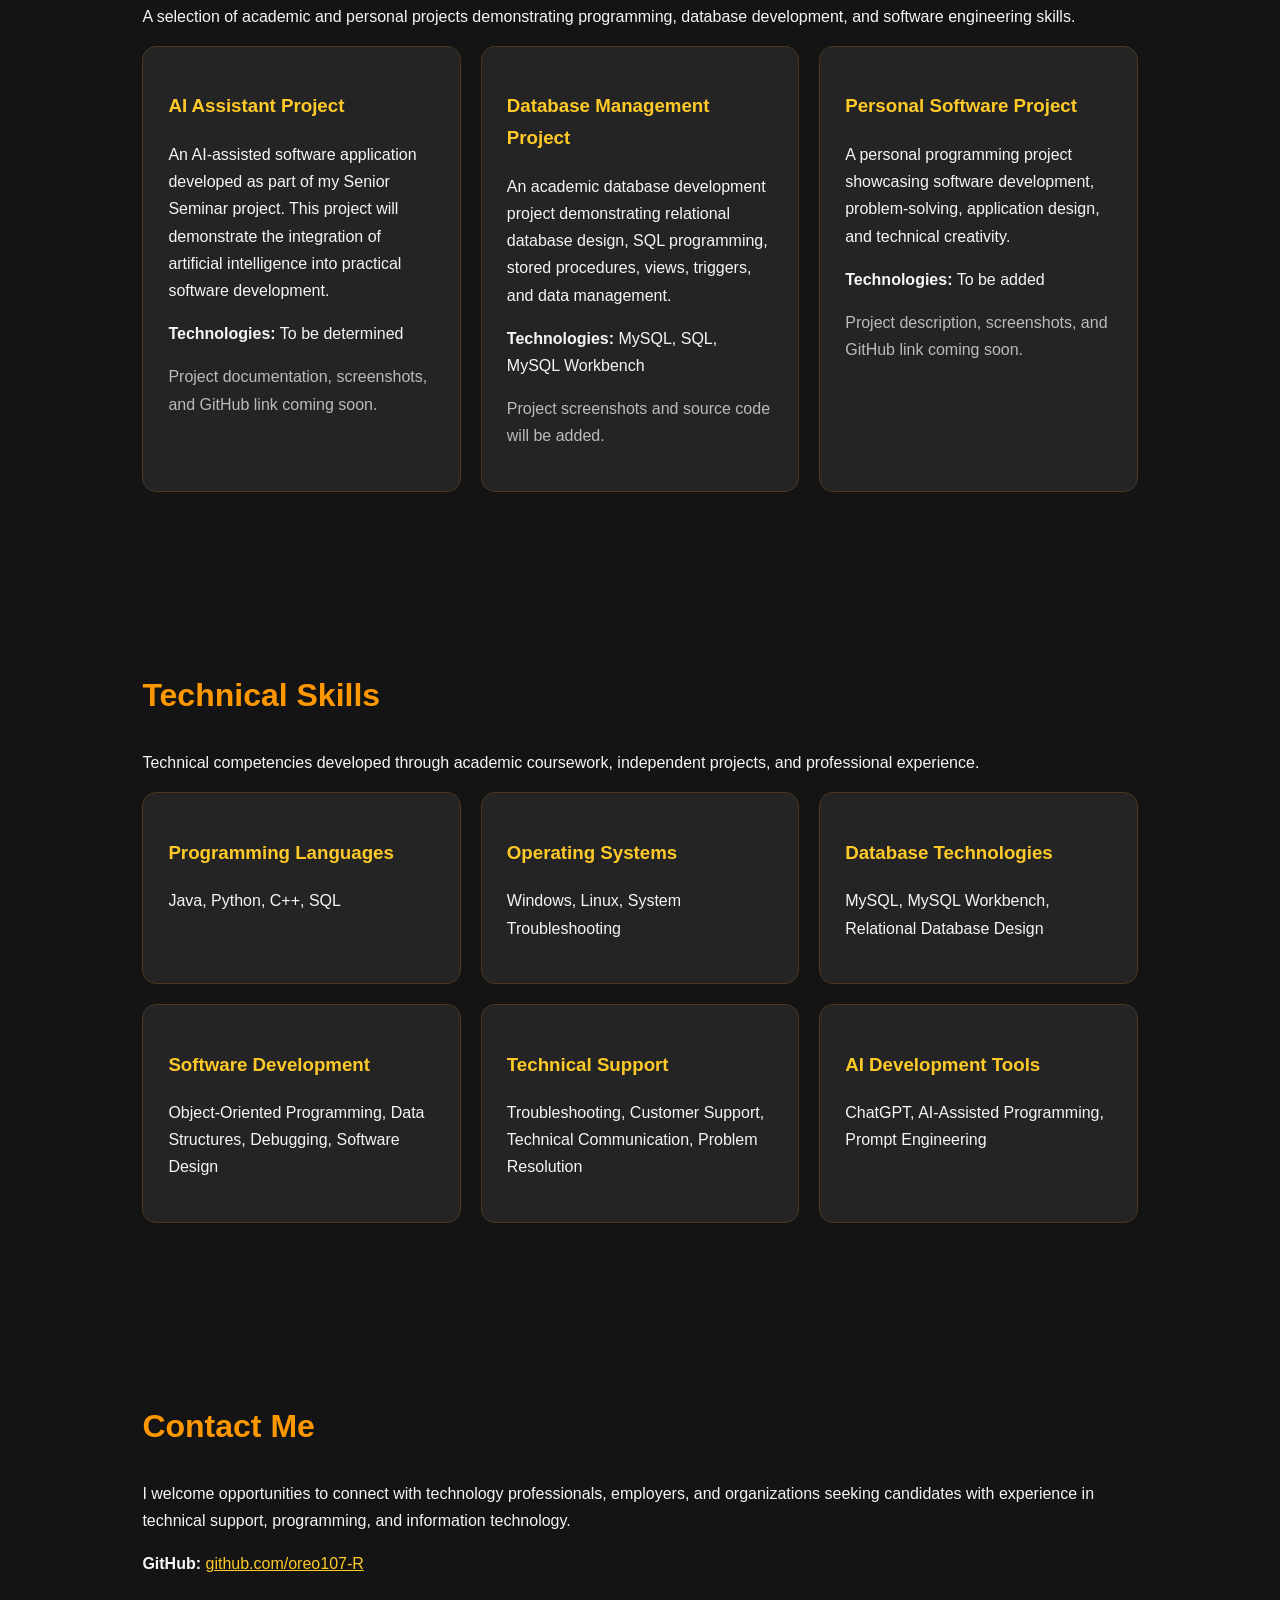
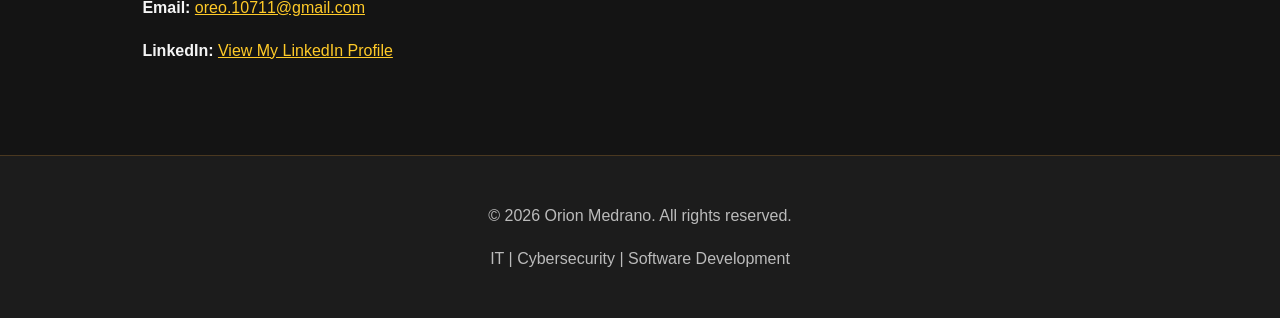
==== commit 3985c3d8: "Add CSS styles to index.html Added CSS styles for profile container and root variables." ====
--- a/index.html
+++ b/index.html
@@ -7,7 +7,8 @@
   <meta name="description" content="Orion Medrano's professional IT, cybersecurity, and software development portfolio">
   <title>Orion Medrano | IT & Cybersecurity Portfolio</title>
 
-  
+  <style>
+    
 .profile-container {
   display: flex;
   justify-content: center;
@@ -23,7 +24,7 @@
   border: 5px solid #FFCA28;
   box-shadow: 0 0 30px rgba(255, 152, 0, 0.4);
 }
-  <style>
+
     :root {
       --bg: #141414;
       --surface: #242424;
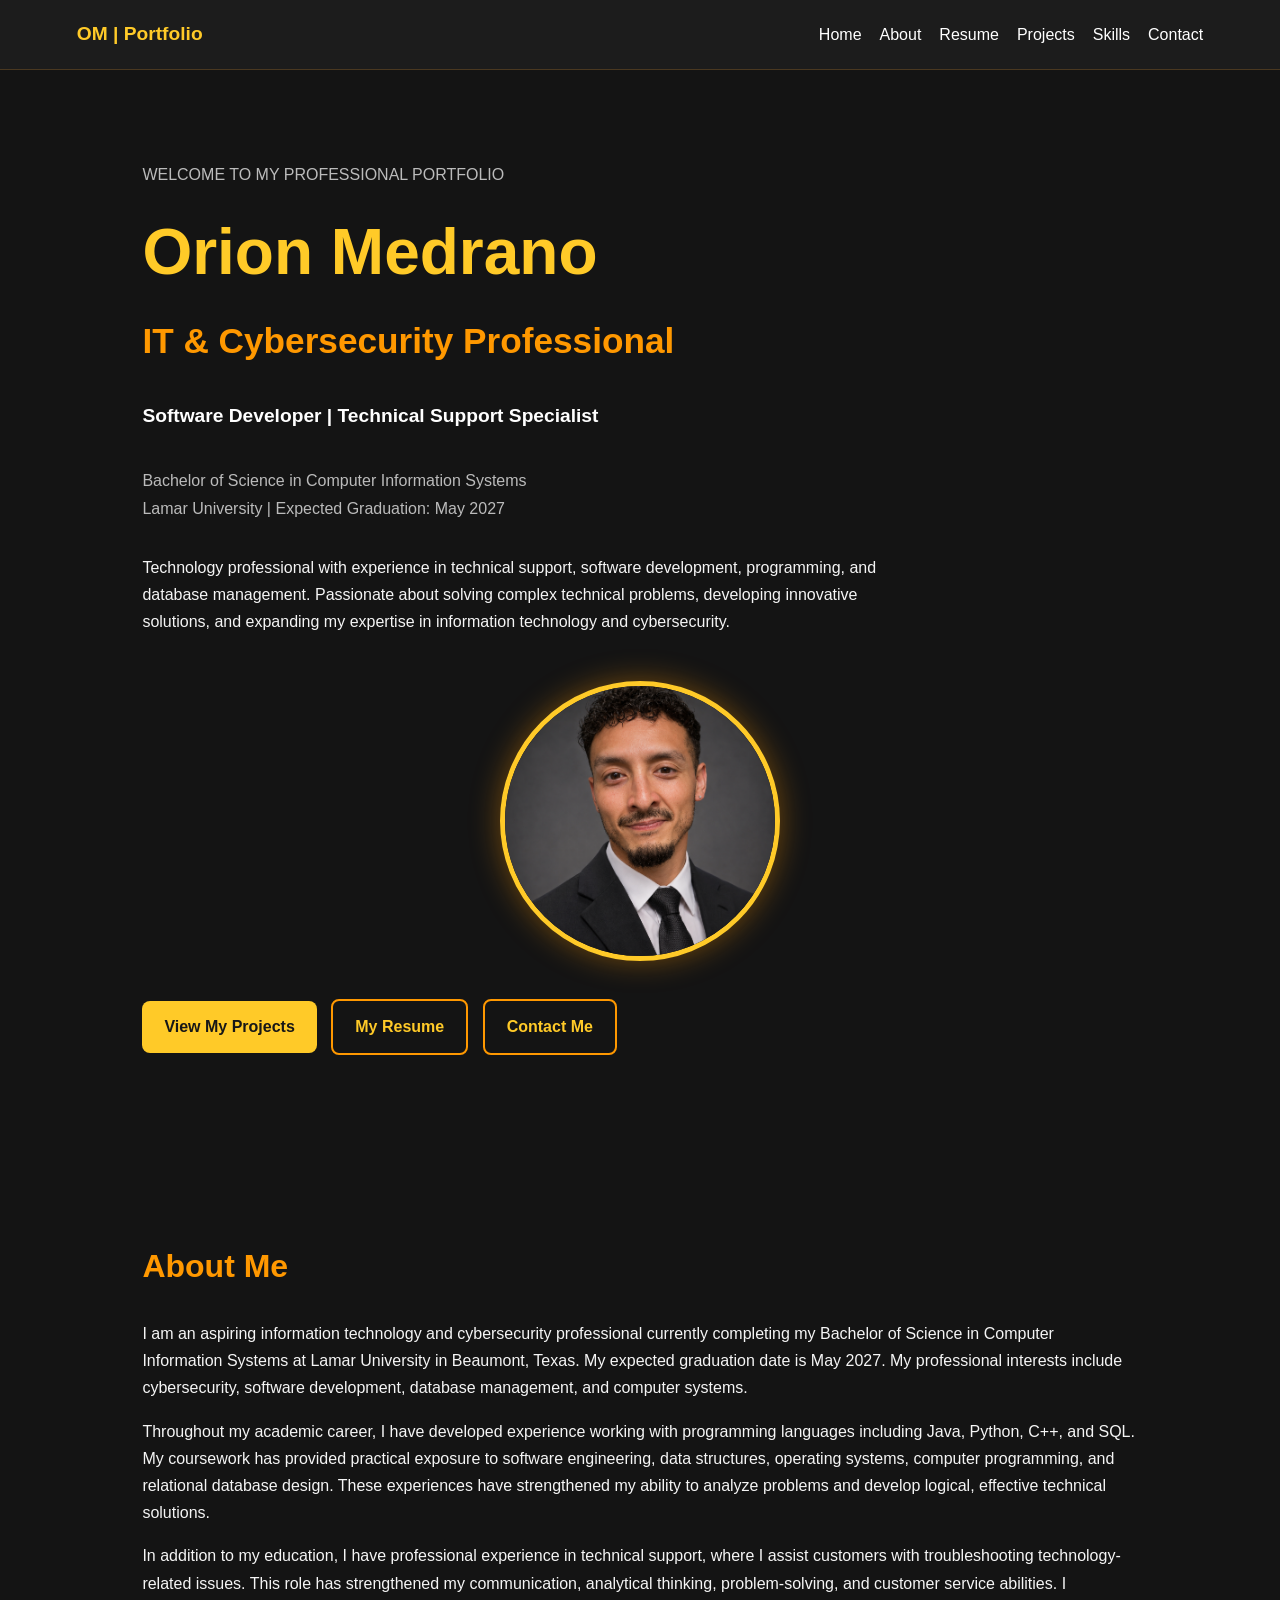
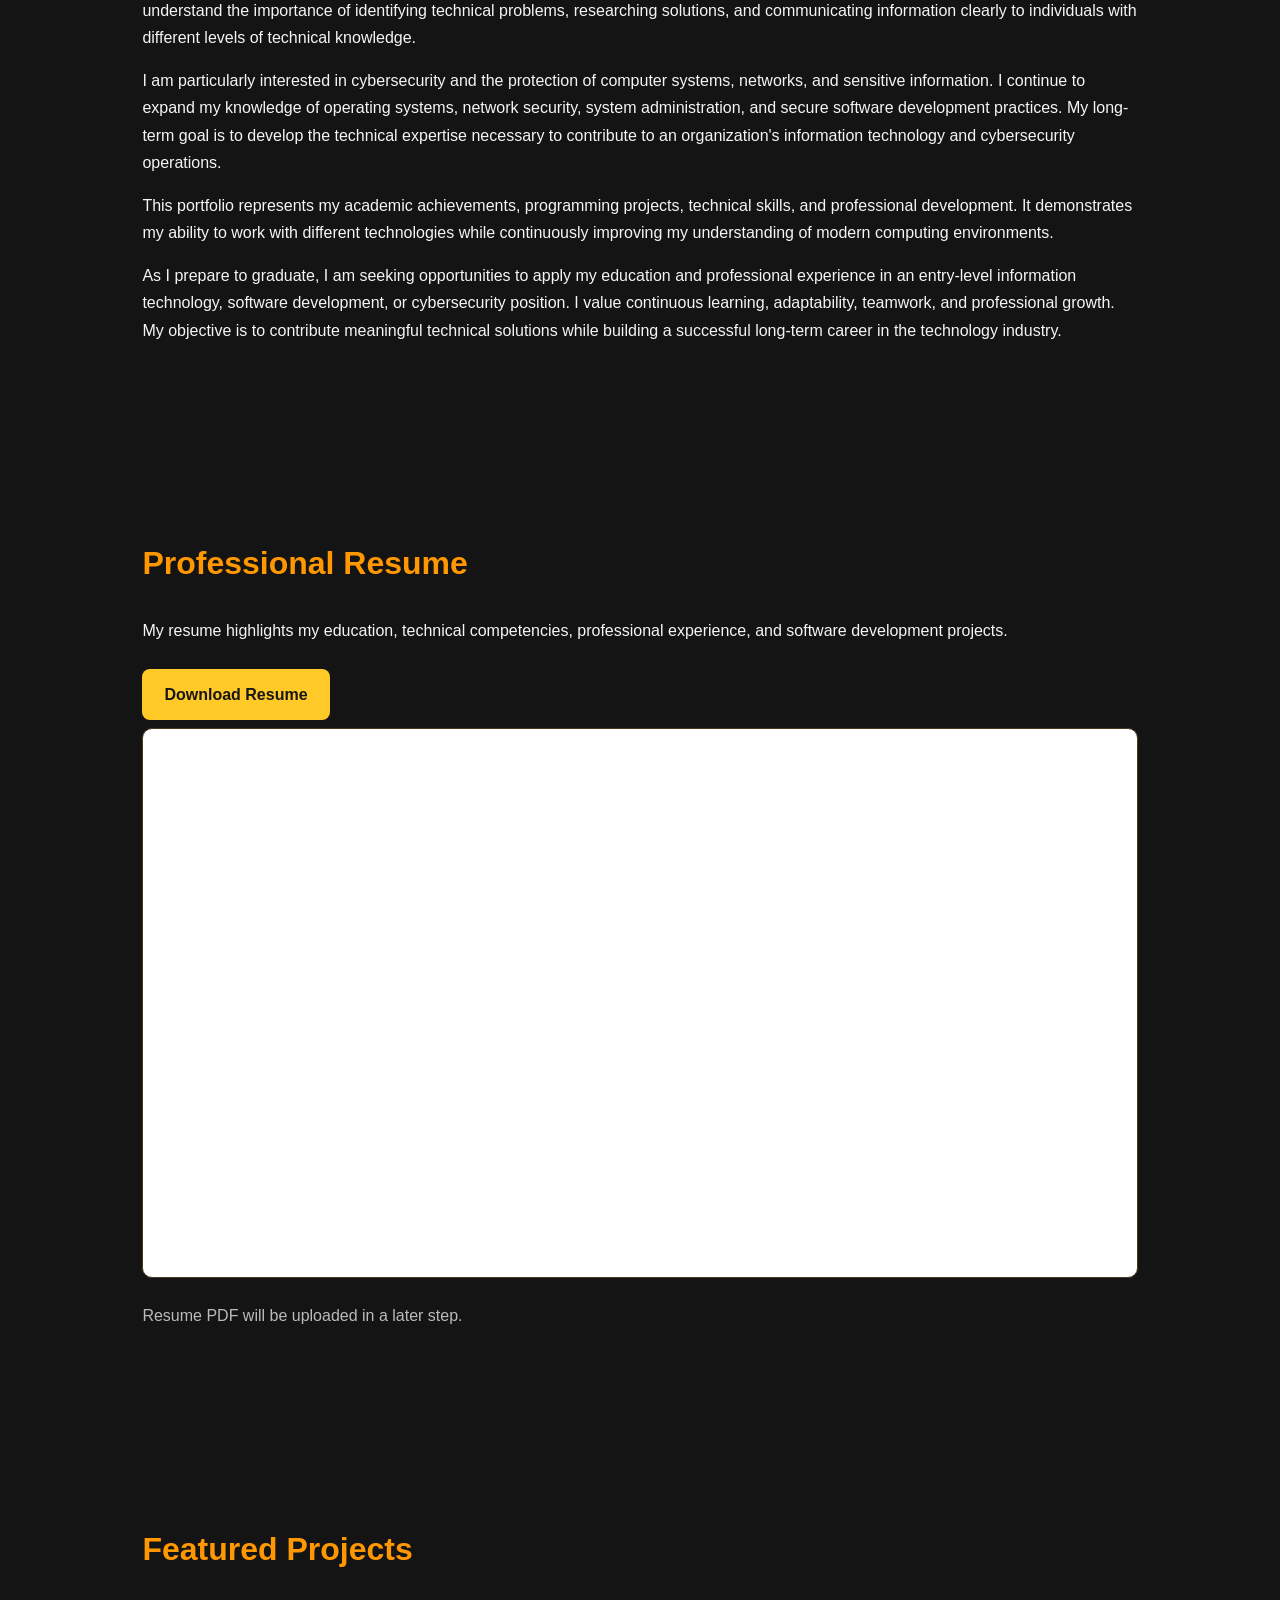
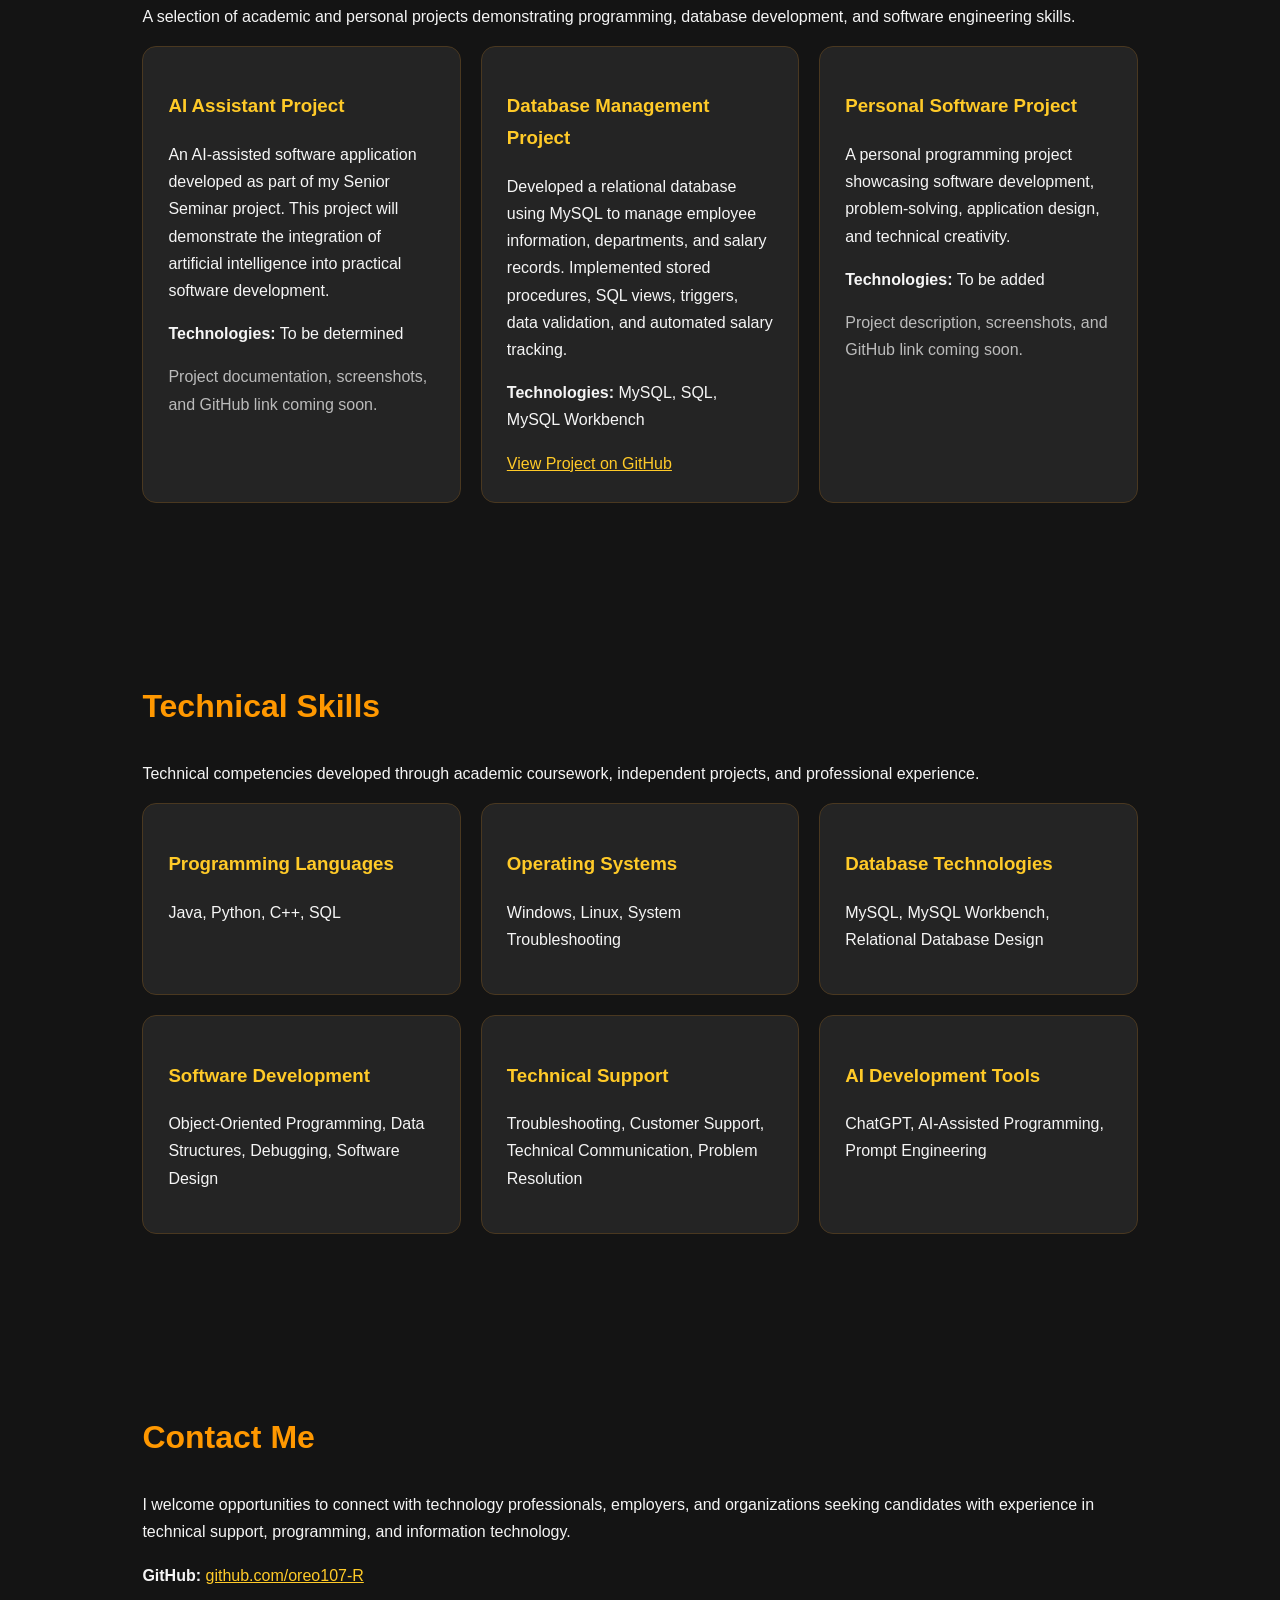
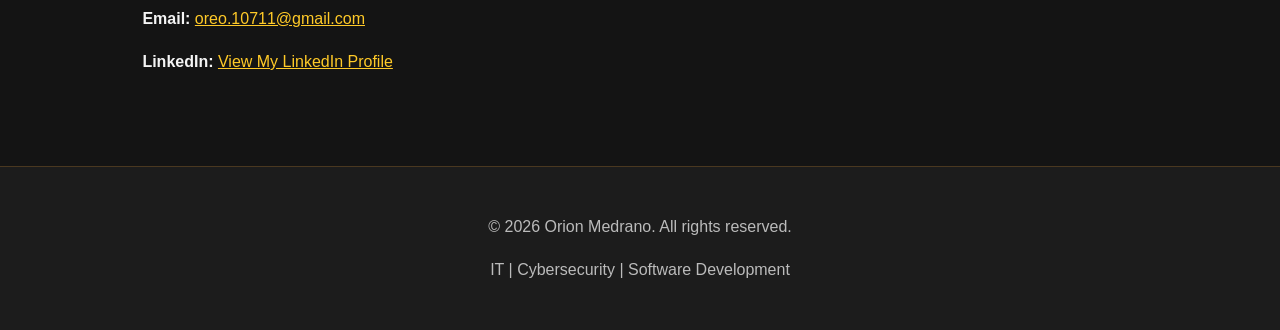
==== commit 3b34cf35: "Revise Database Management Project details Updated project description and added GitHub link." ====
--- a/index.html
+++ b/index.html
@@ -457,24 +457,26 @@
 
       <article class="card">
 
-        <h3>Database Management Project</h3>
-
-        <p>
-          An academic database development project
-          demonstrating relational database design,
-          SQL programming, stored procedures,
-          views, triggers, and data management.
-        </p>
-
-        <p>
-          <strong>Technologies:</strong>
-          MySQL, SQL, MySQL Workbench
-        </p>
-
-        <p class="muted">
-          Project screenshots and source code
-          will be added.
-        </p>
+        
+<h3>Database Management Project</h3>
+
+<p>
+Developed a relational database using MySQL to manage
+employee information, departments, and salary records.
+Implemented stored procedures, SQL views, triggers,
+data validation, and automated salary tracking.
+</p>
+
+<p>
+<strong>Technologies:</strong>
+MySQL, SQL, MySQL Workbench
+</p>
+
+<a href="https://github.com/oreo107-R/github-portfolio/tree/main/projects/database-management"
+   target="_blank" rel="noopener noreferrer">
+   View Project on GitHub
+</a>
+
 
       </article>
 
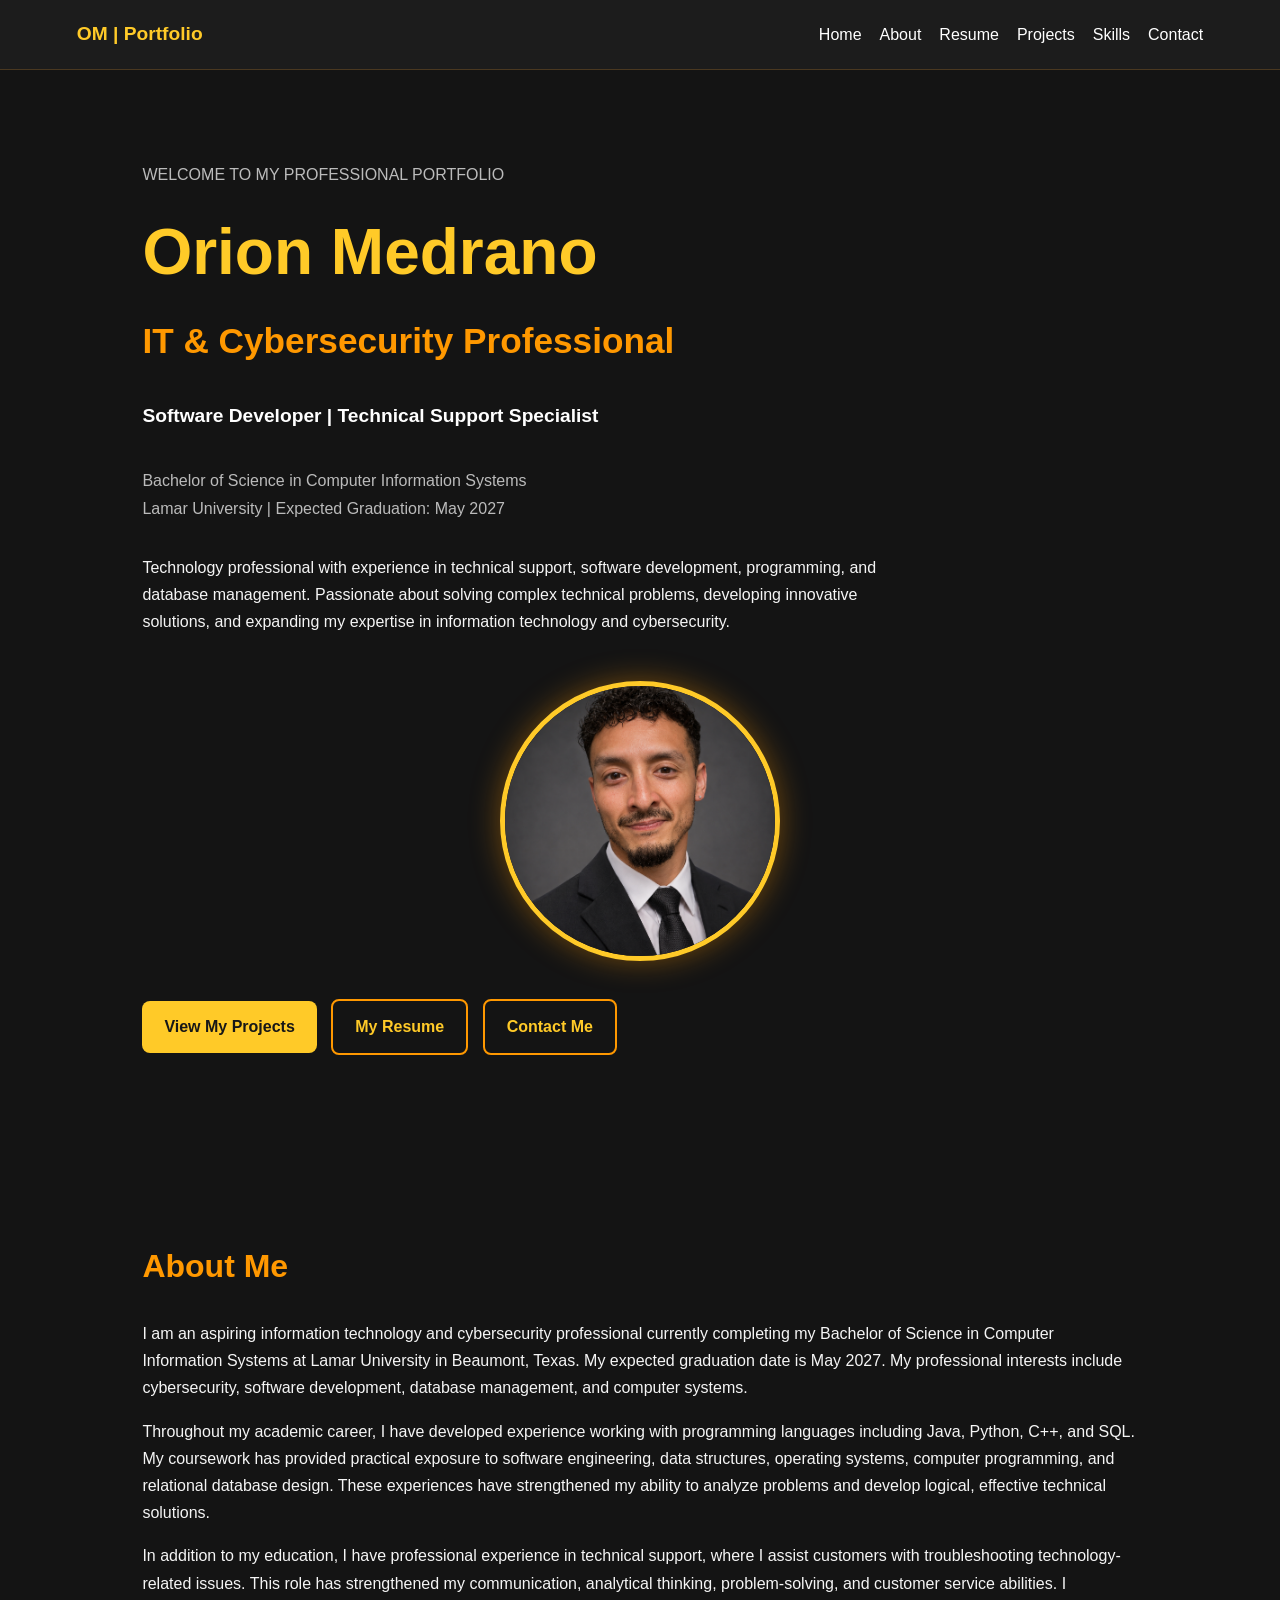
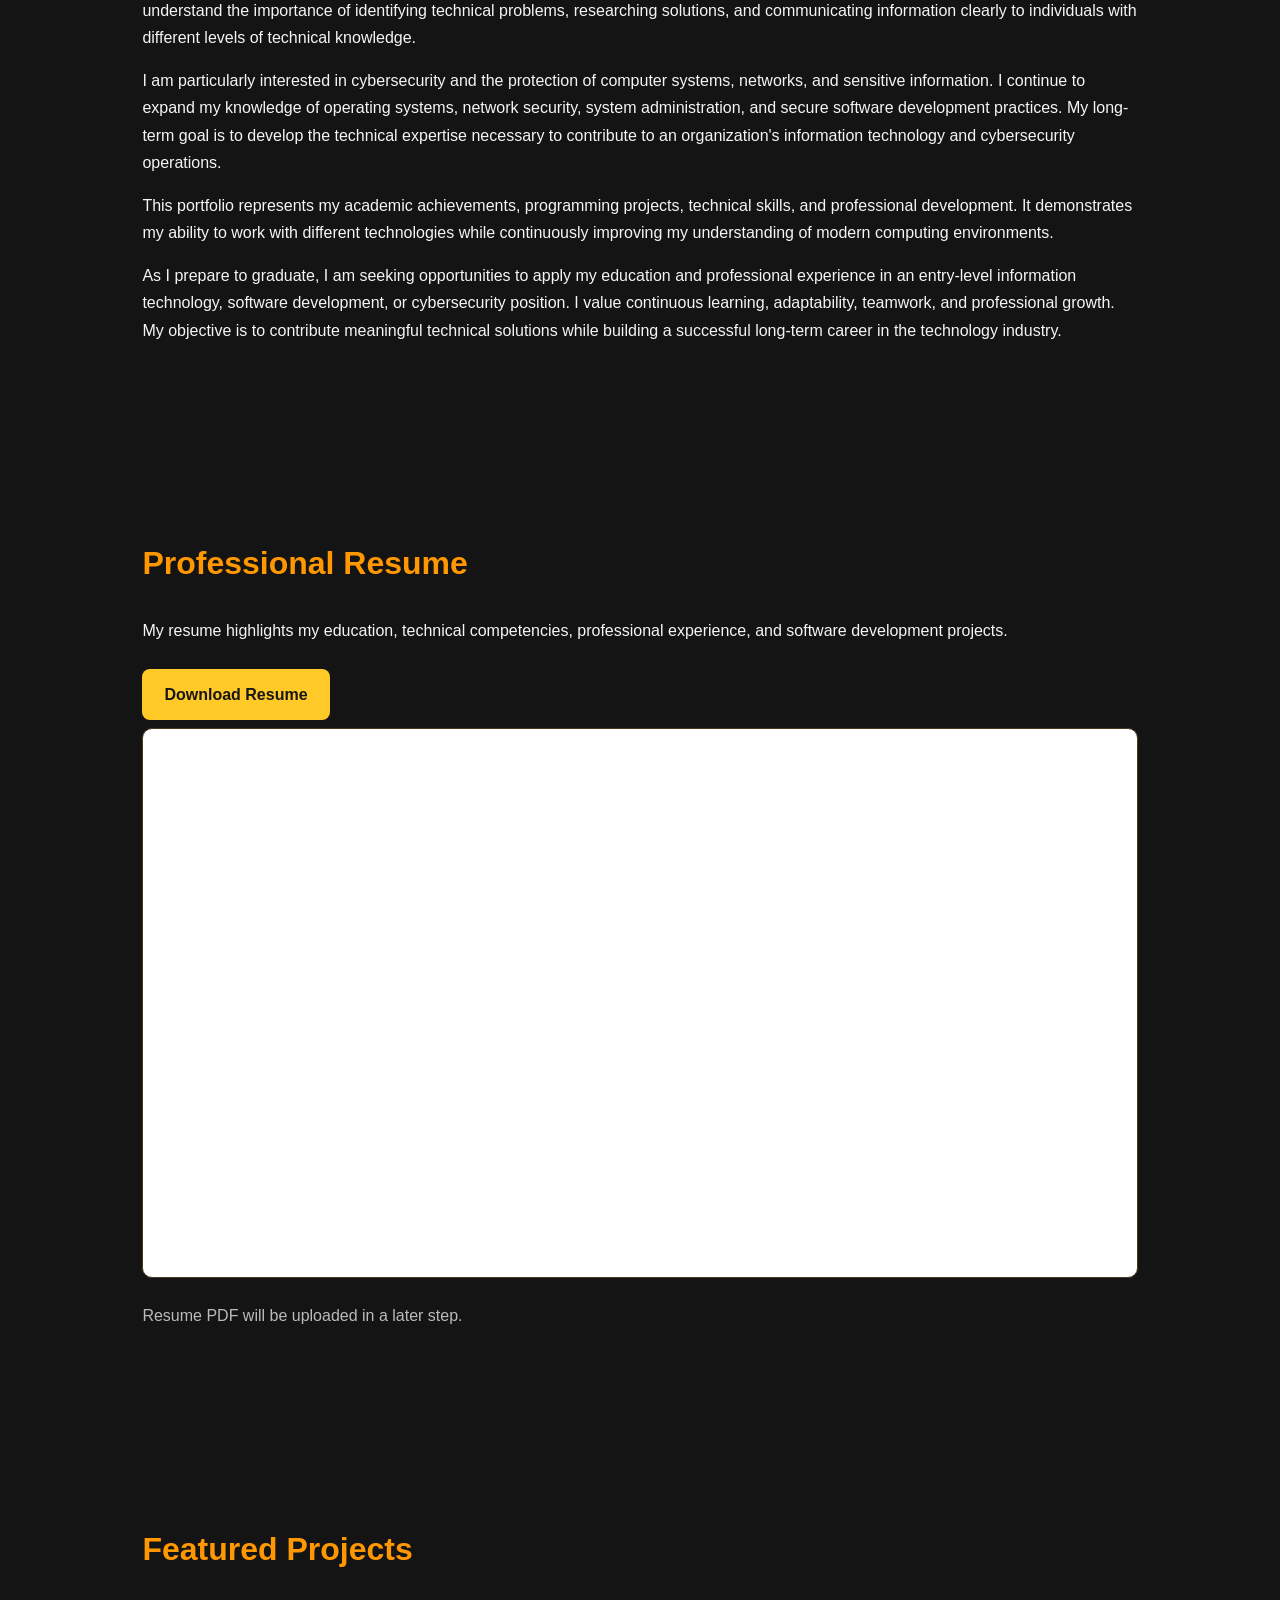
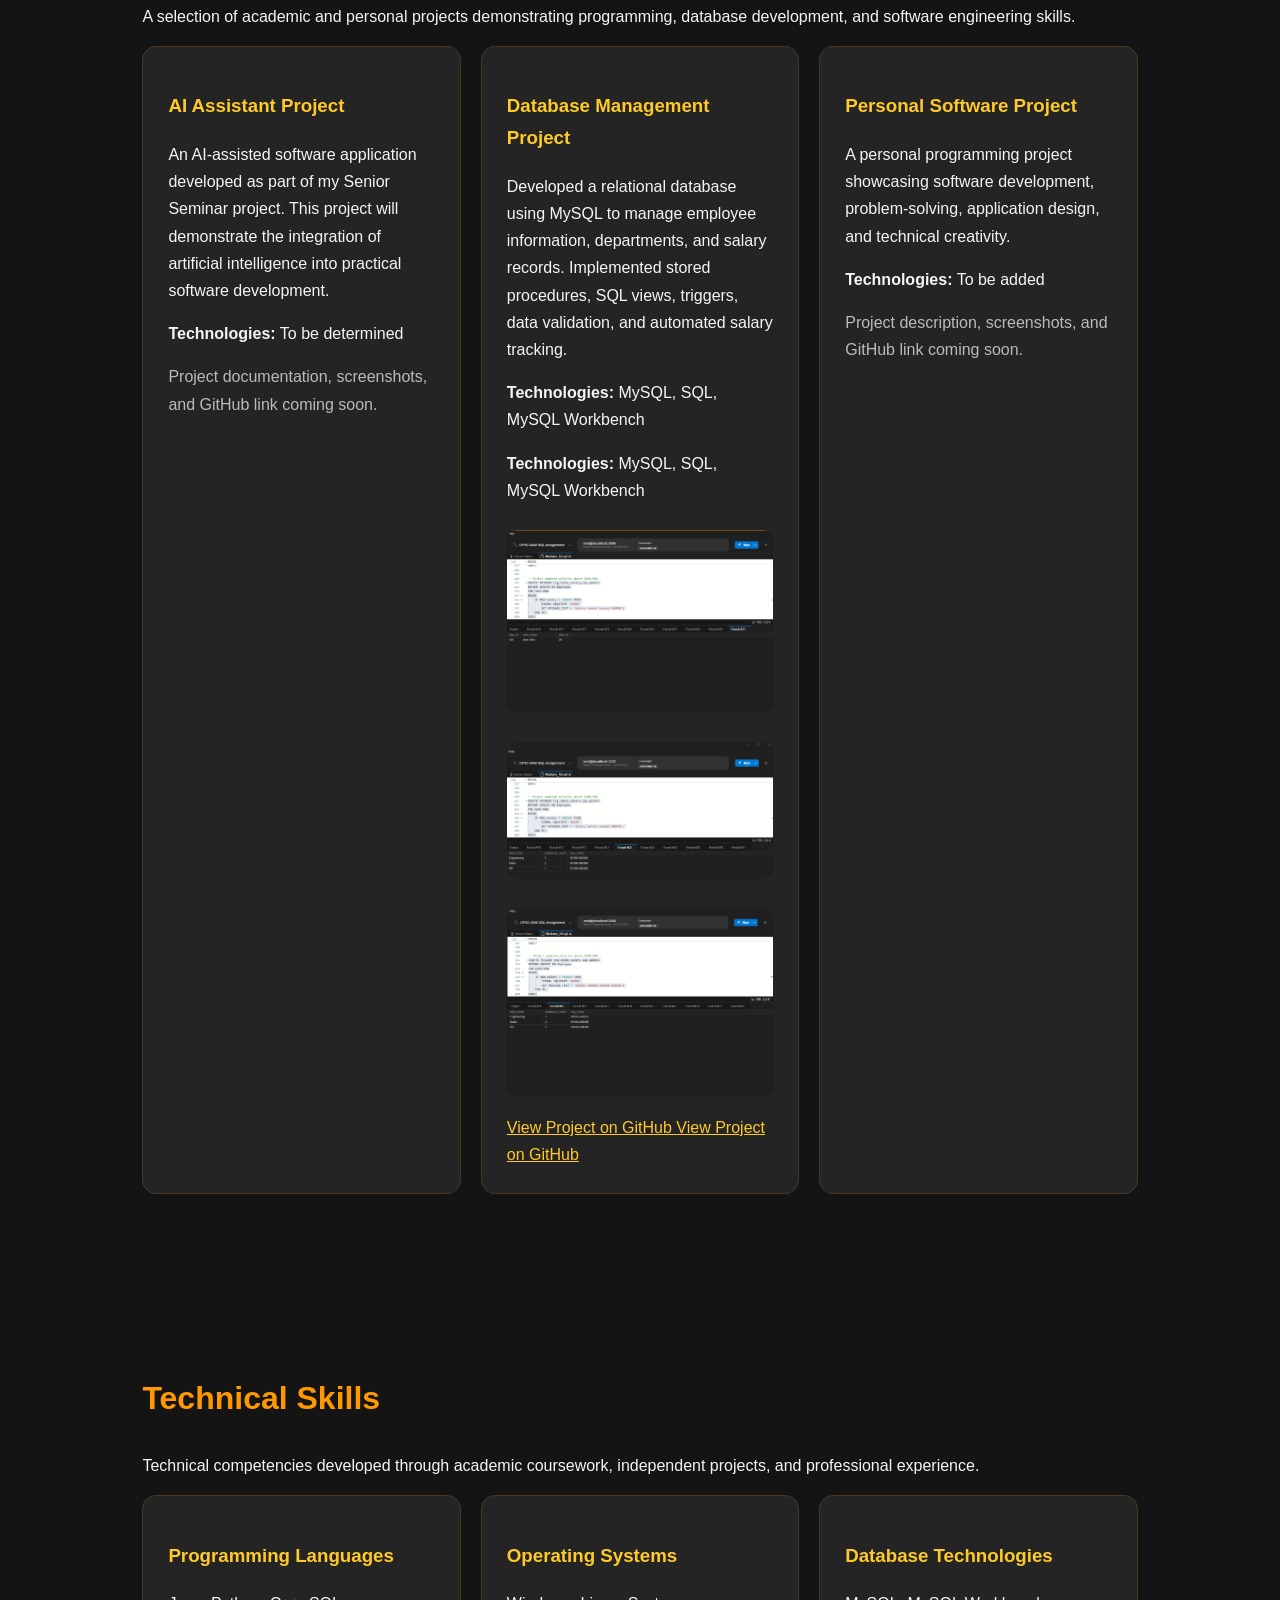
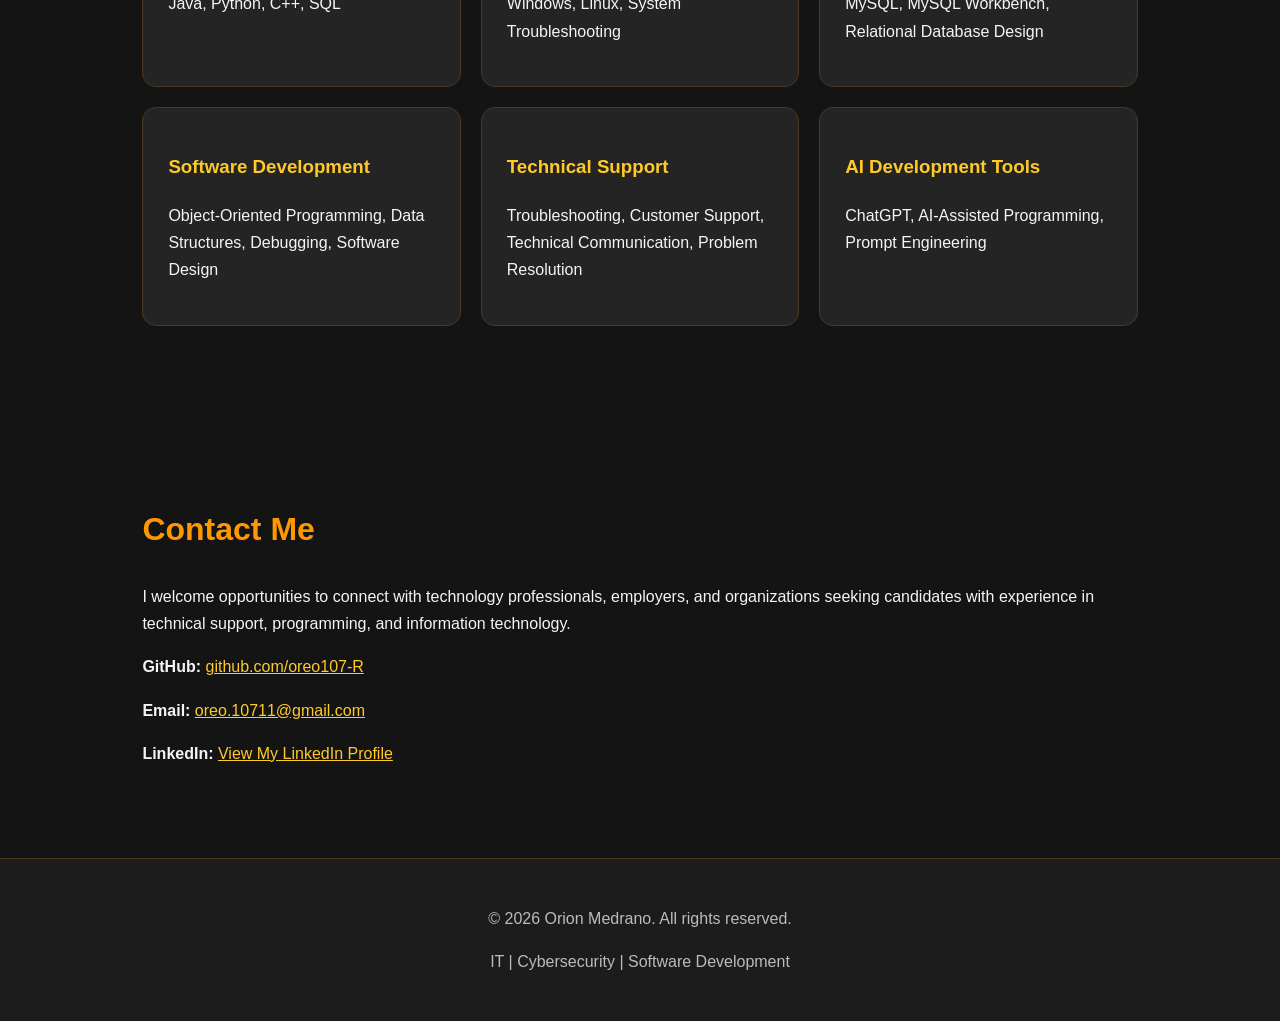
==== commit 0dceb79c: "Add project screenshots and technologies section Added project screenshots and updated technologies " ====
--- a/index.html
+++ b/index.html
@@ -472,6 +472,42 @@
 MySQL, SQL, MySQL Workbench
 </p>
 
+        
+<p>
+<strong>Technologies:</strong>
+MySQL, SQL, MySQL Workbench
+</p>
+
+<!-- ADD YOUR SCREENSHOTS HERE -->
+<div class="project-screenshots">
+
+  <img
+    src="projects/database-management/screenshots/SQL1.png"
+    alt="Employee query results"
+    style="width:100%; border-radius:10px; margin:10px 0;"
+  >
+
+  <img
+    src="projects/database-management/screenshots/SQL2.png"
+    alt="Department statistics"
+    style="width:100%; border-radius:10px; margin:10px 0;"
+  >
+
+  <img
+    src="projects/database-management/screenshots/SQL4.png"
+    alt="Department employee counts"
+    style="width:100%; border-radius:10px; margin:10px 0;"
+  >
+
+</div>
+
+
+<a href="https://github.com/oreo107-R/github-portfolio/tree/main/projects/database-management"
+   target="_blank"
+   rel="noopener noreferrer">
+   View Project on GitHub
+</a>
+
 <a href="https://github.com/oreo107-R/github-portfolio/tree/main/projects/database-management"
    target="_blank" rel="noopener noreferrer">
    View Project on GitHub
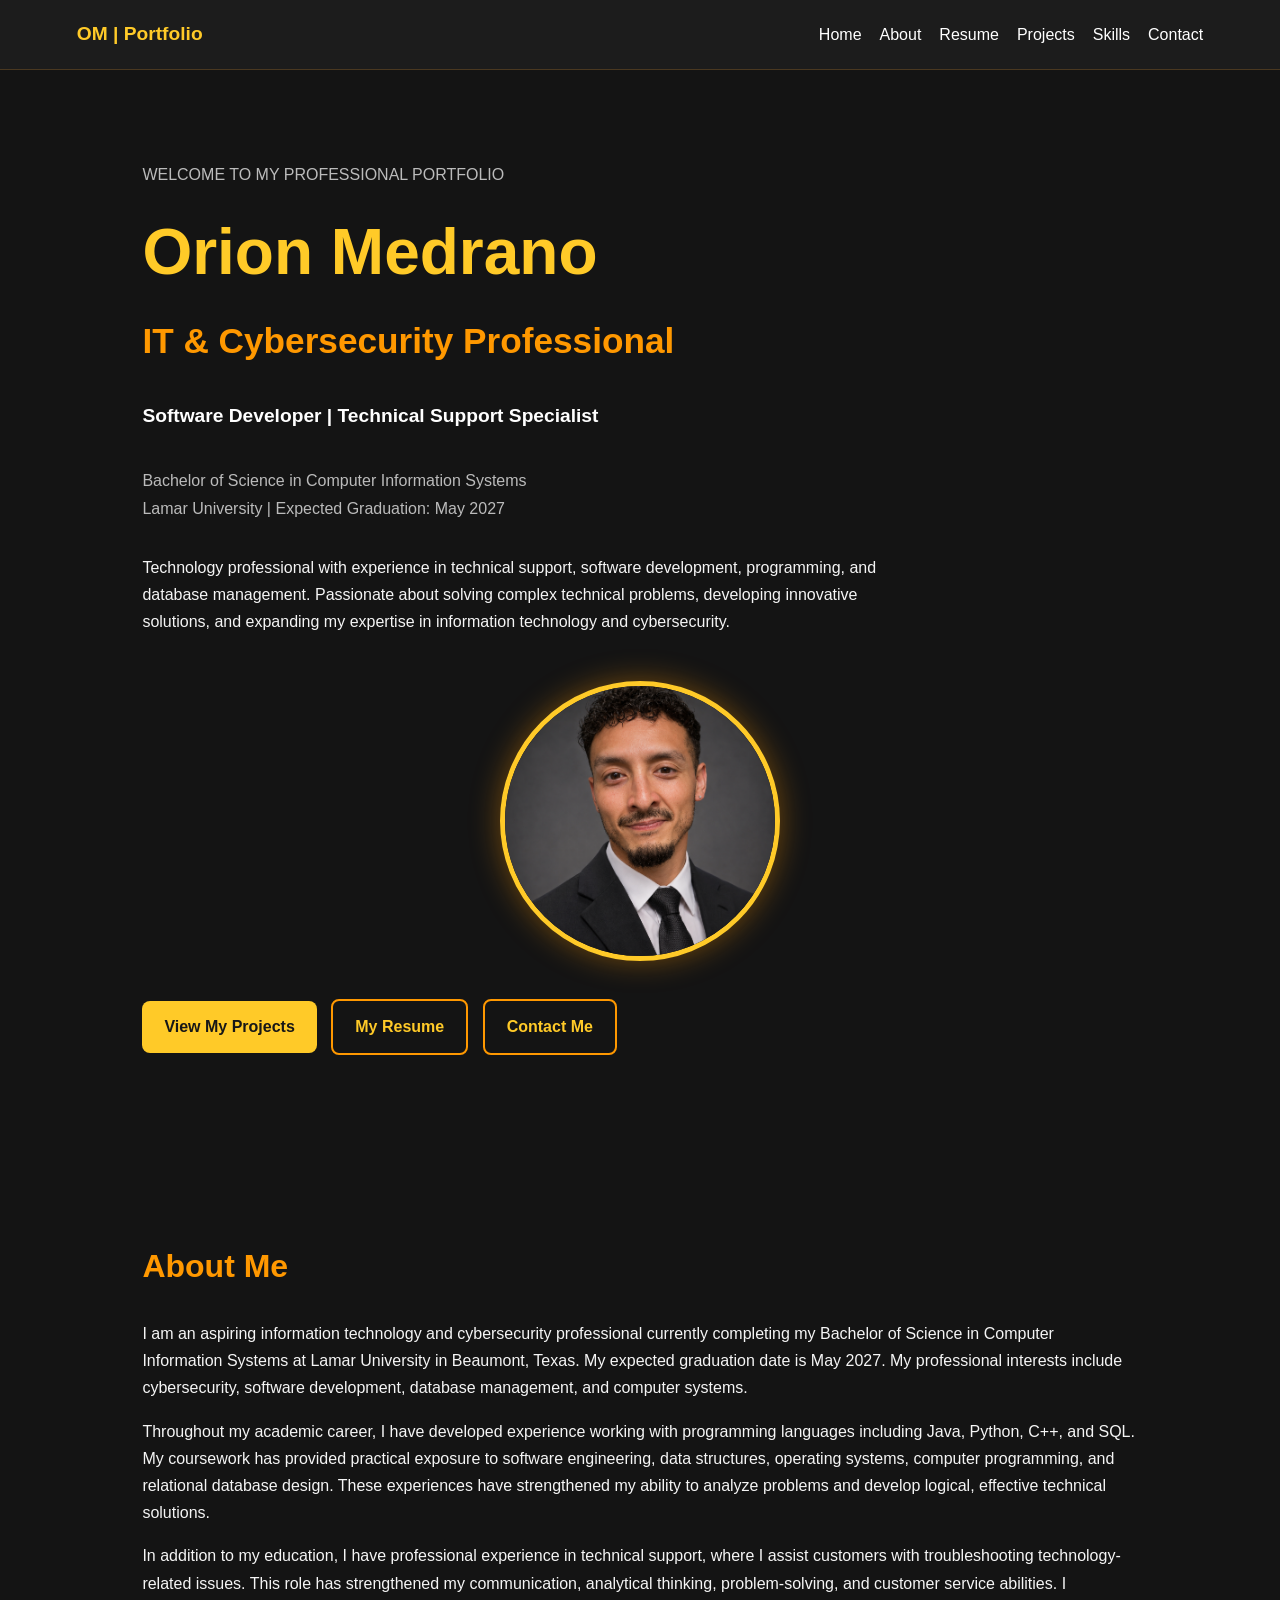
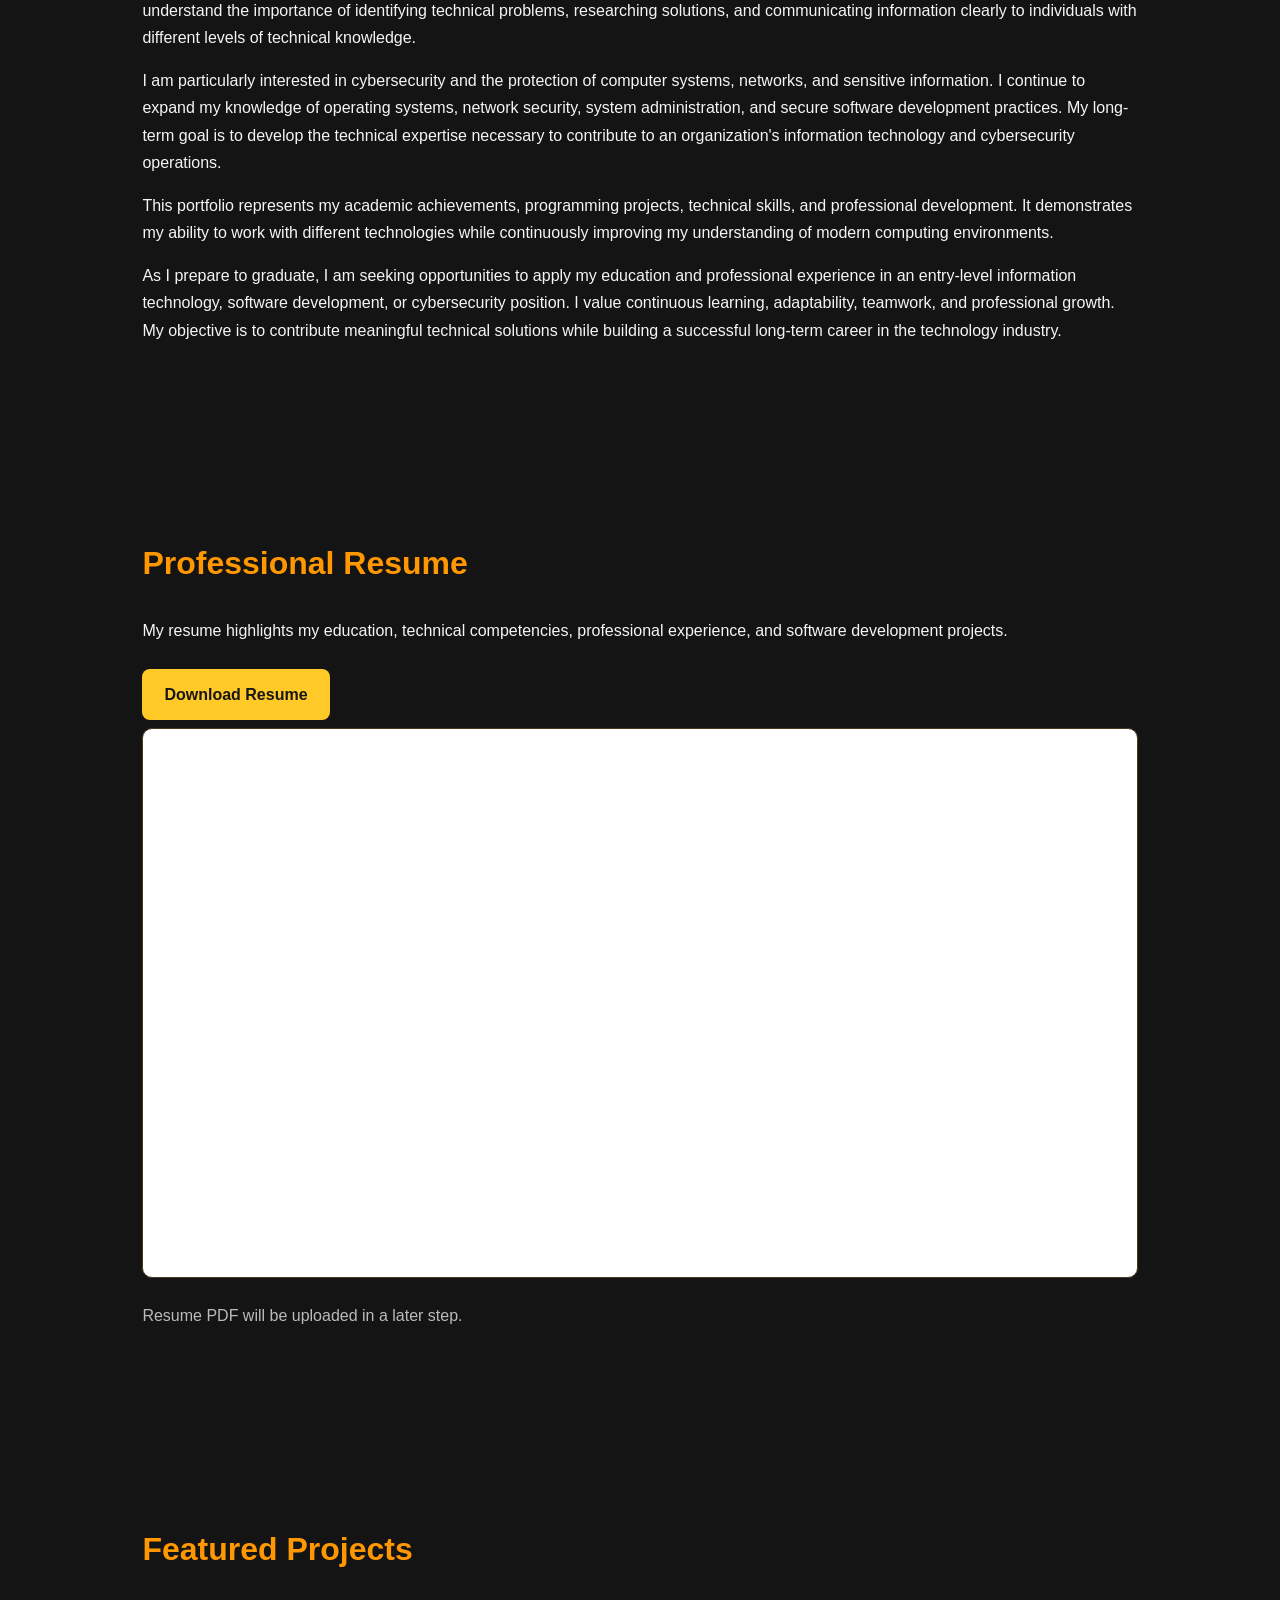
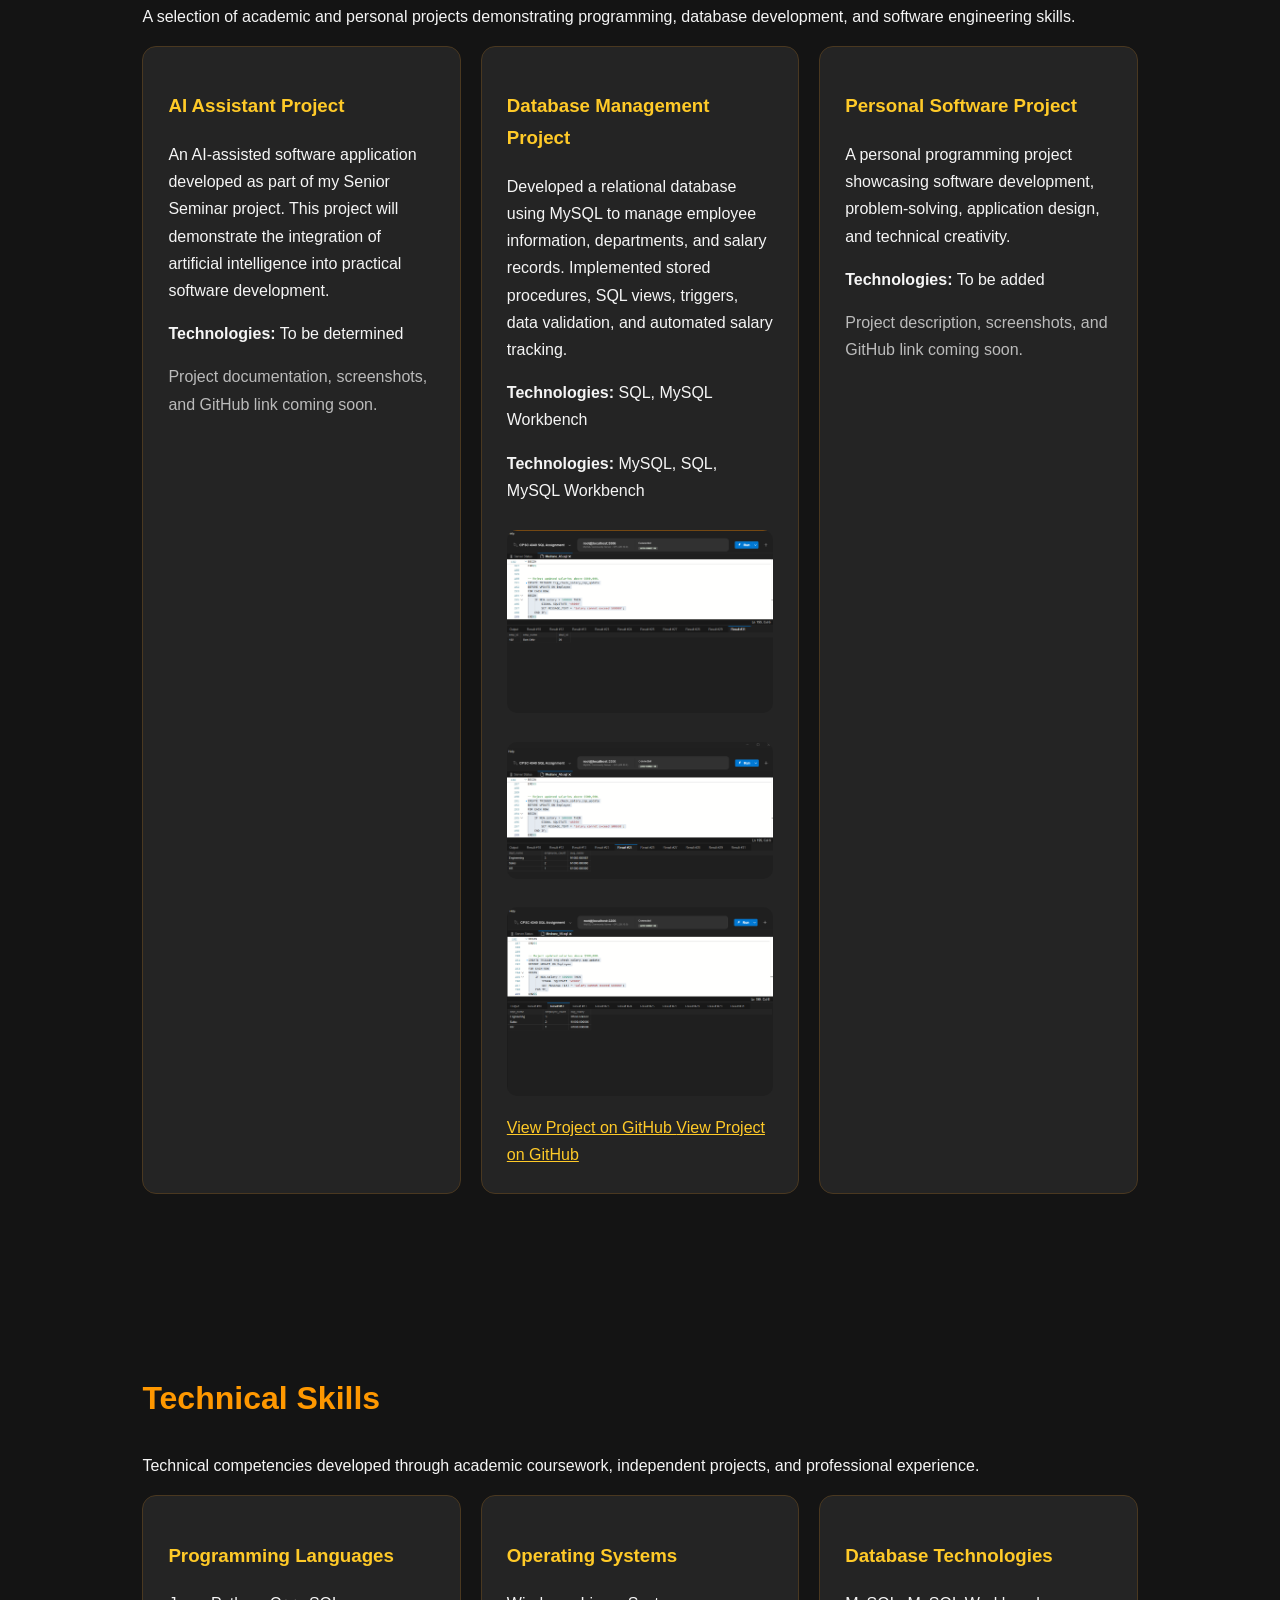
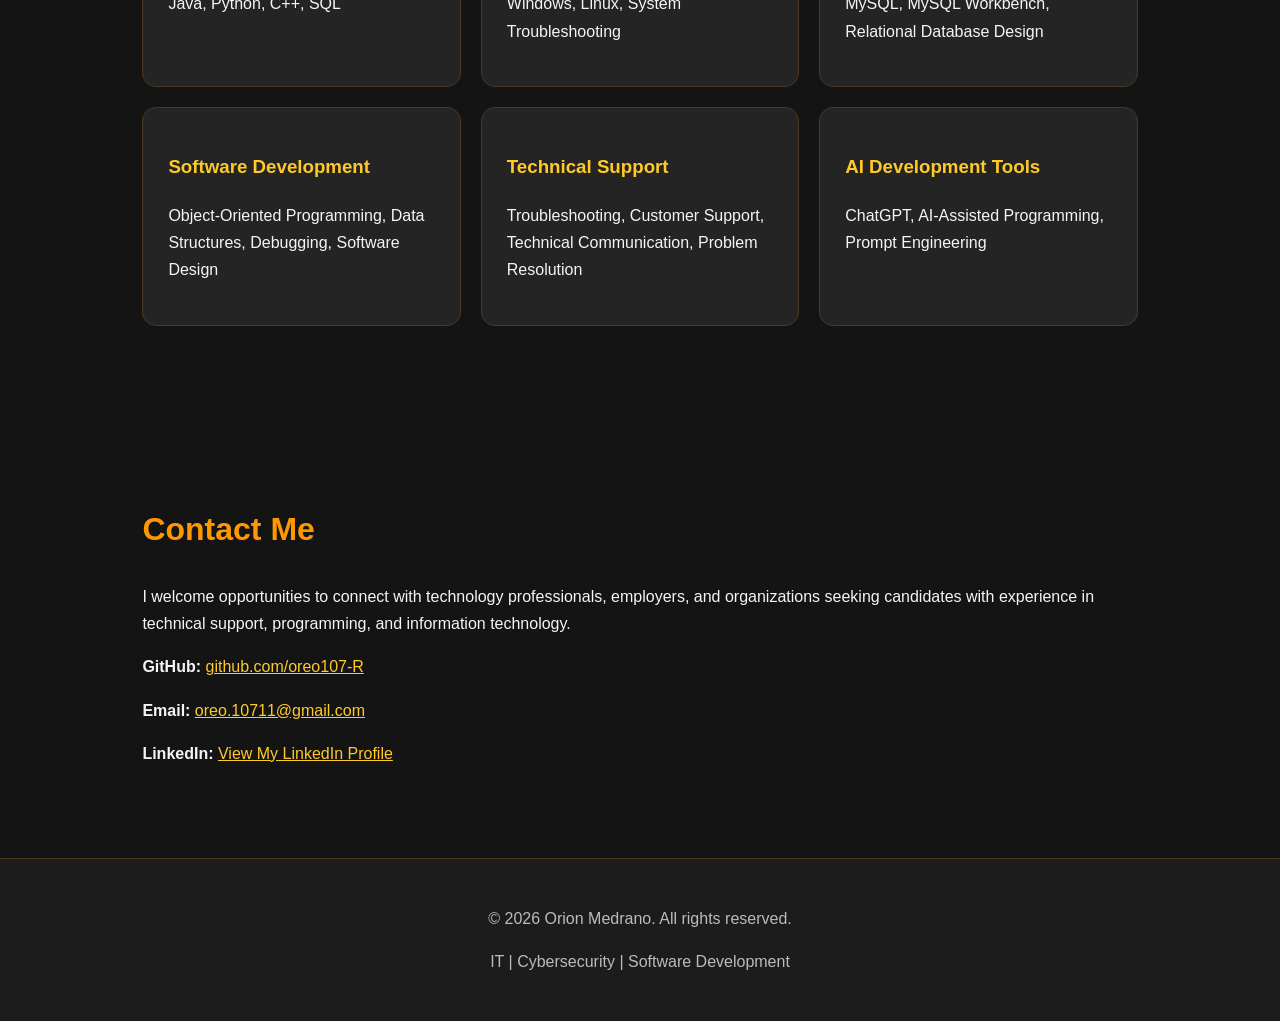
==== commit 0ec0c13c: "Remove 'MySQL' from technologies list" ====
--- a/index.html
+++ b/index.html
@@ -469,7 +469,7 @@
 
 <p>
 <strong>Technologies:</strong>
-MySQL, SQL, MySQL Workbench
+SQL, MySQL Workbench
 </p>
 
         
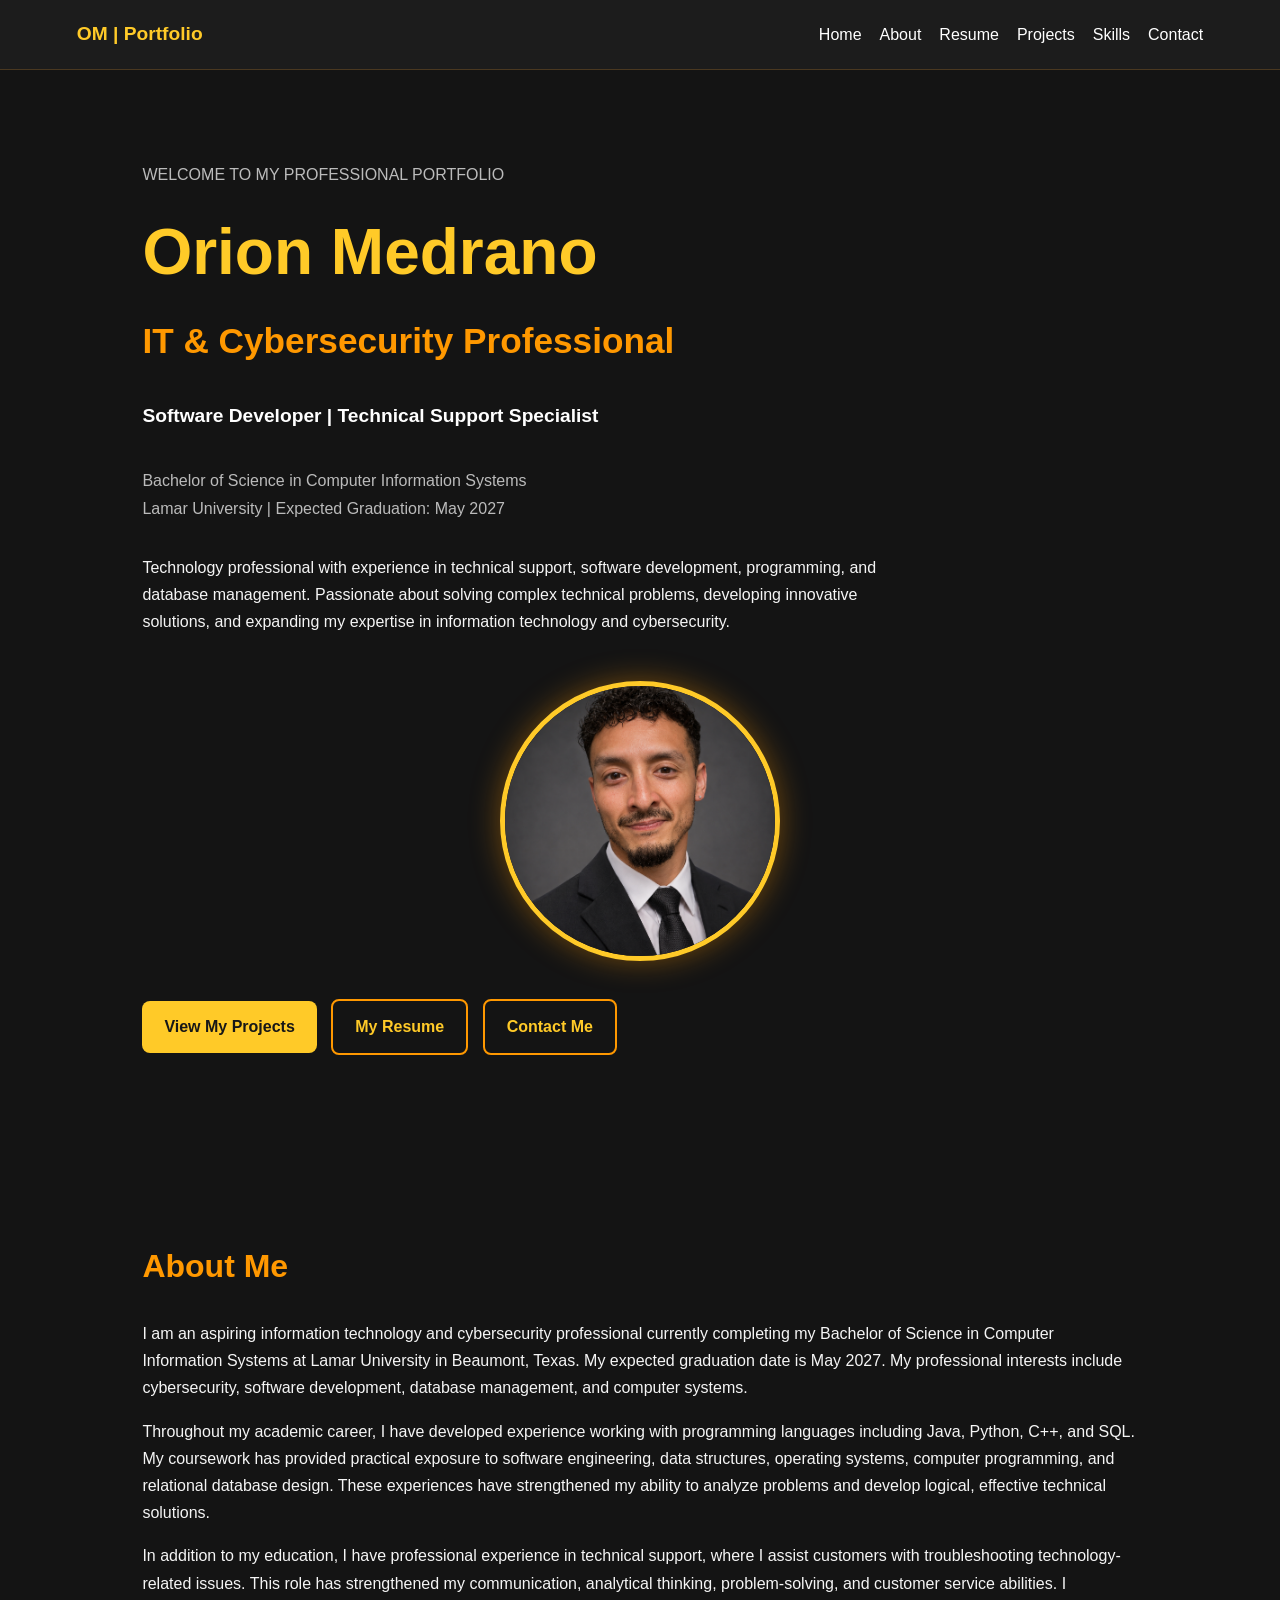
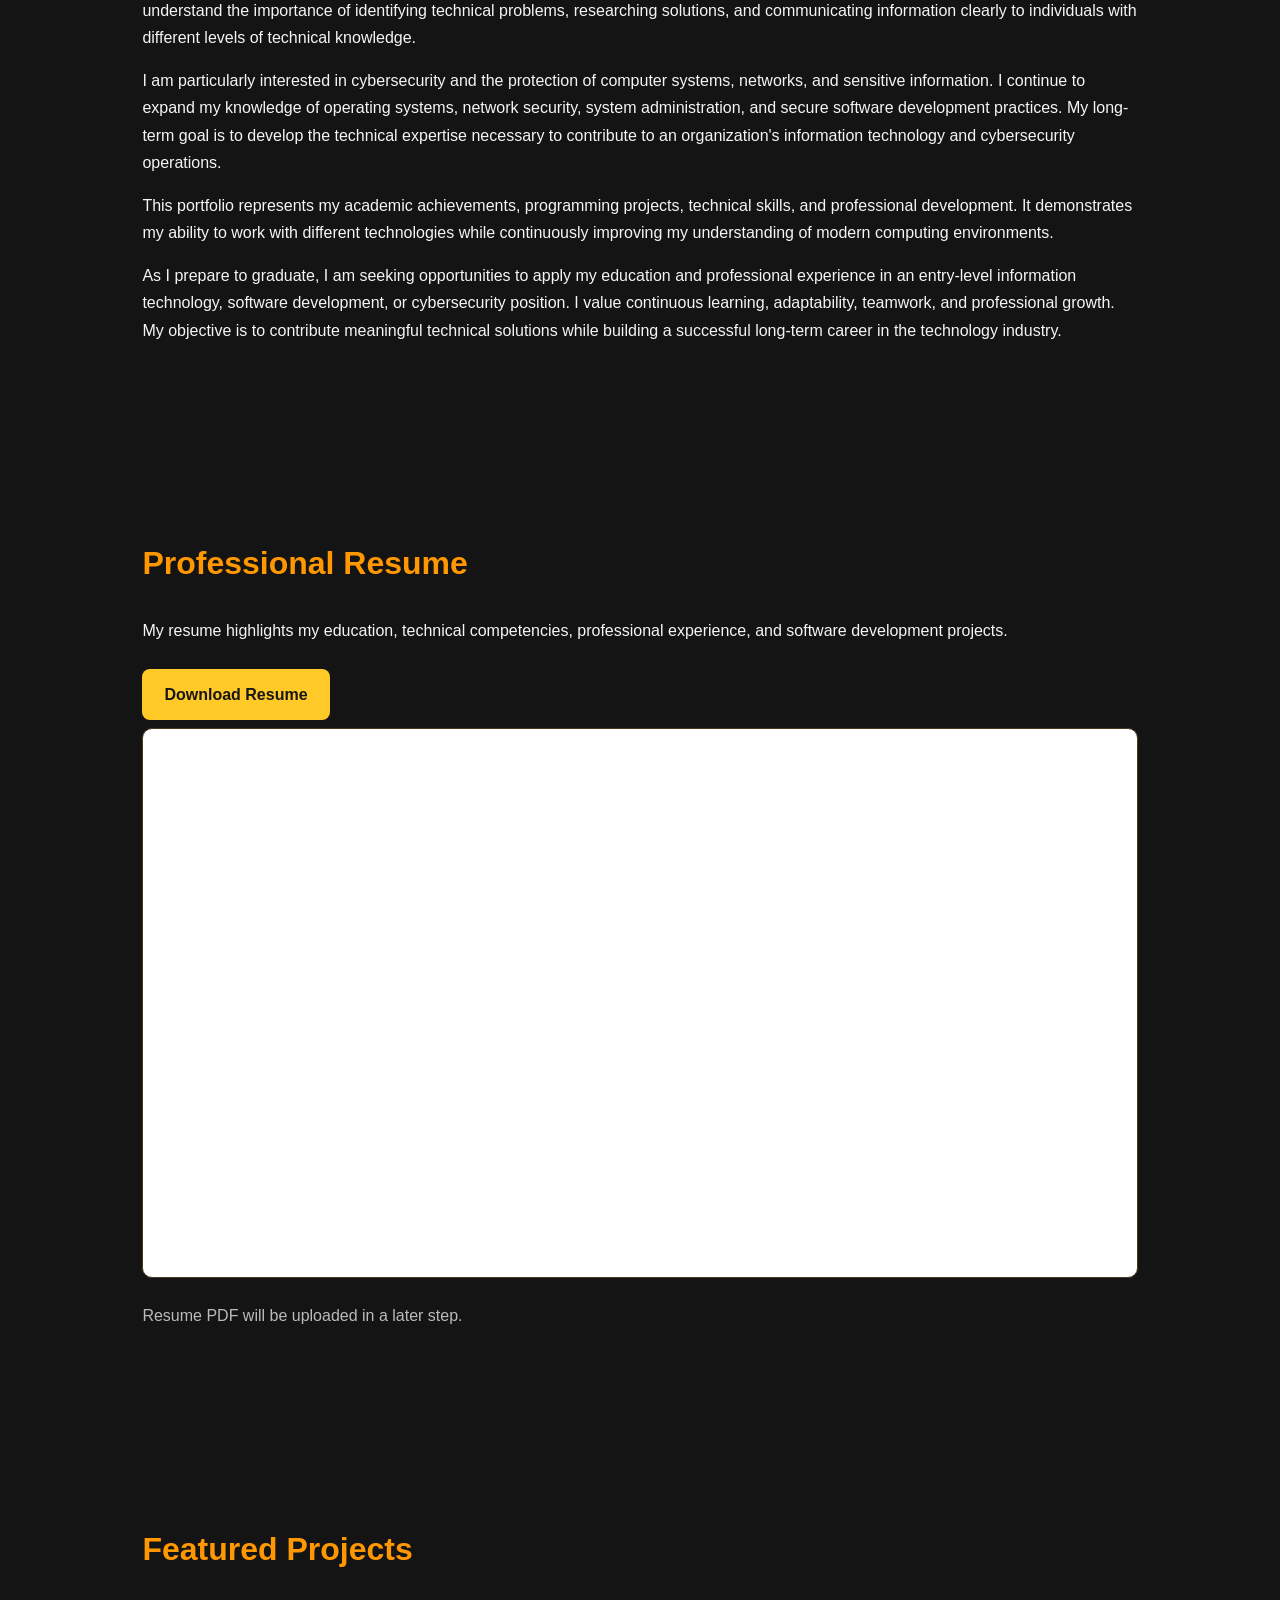
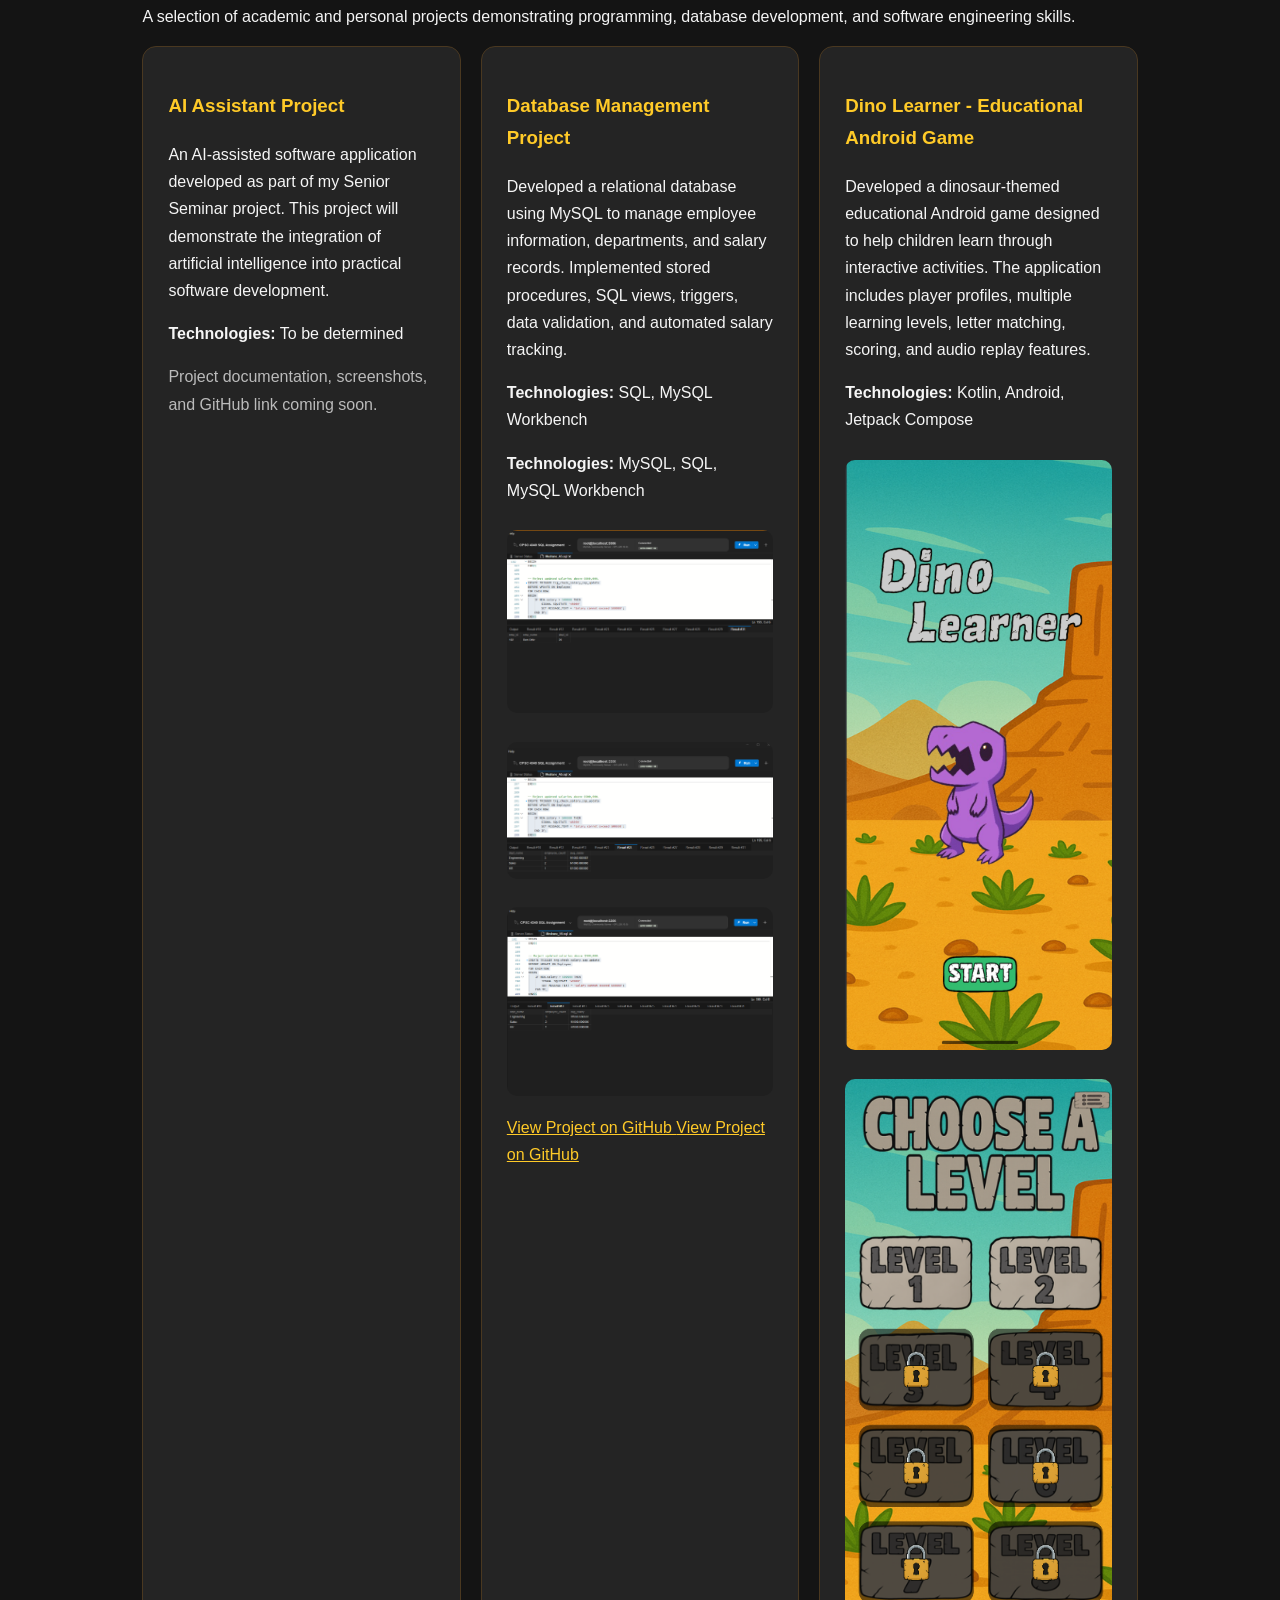
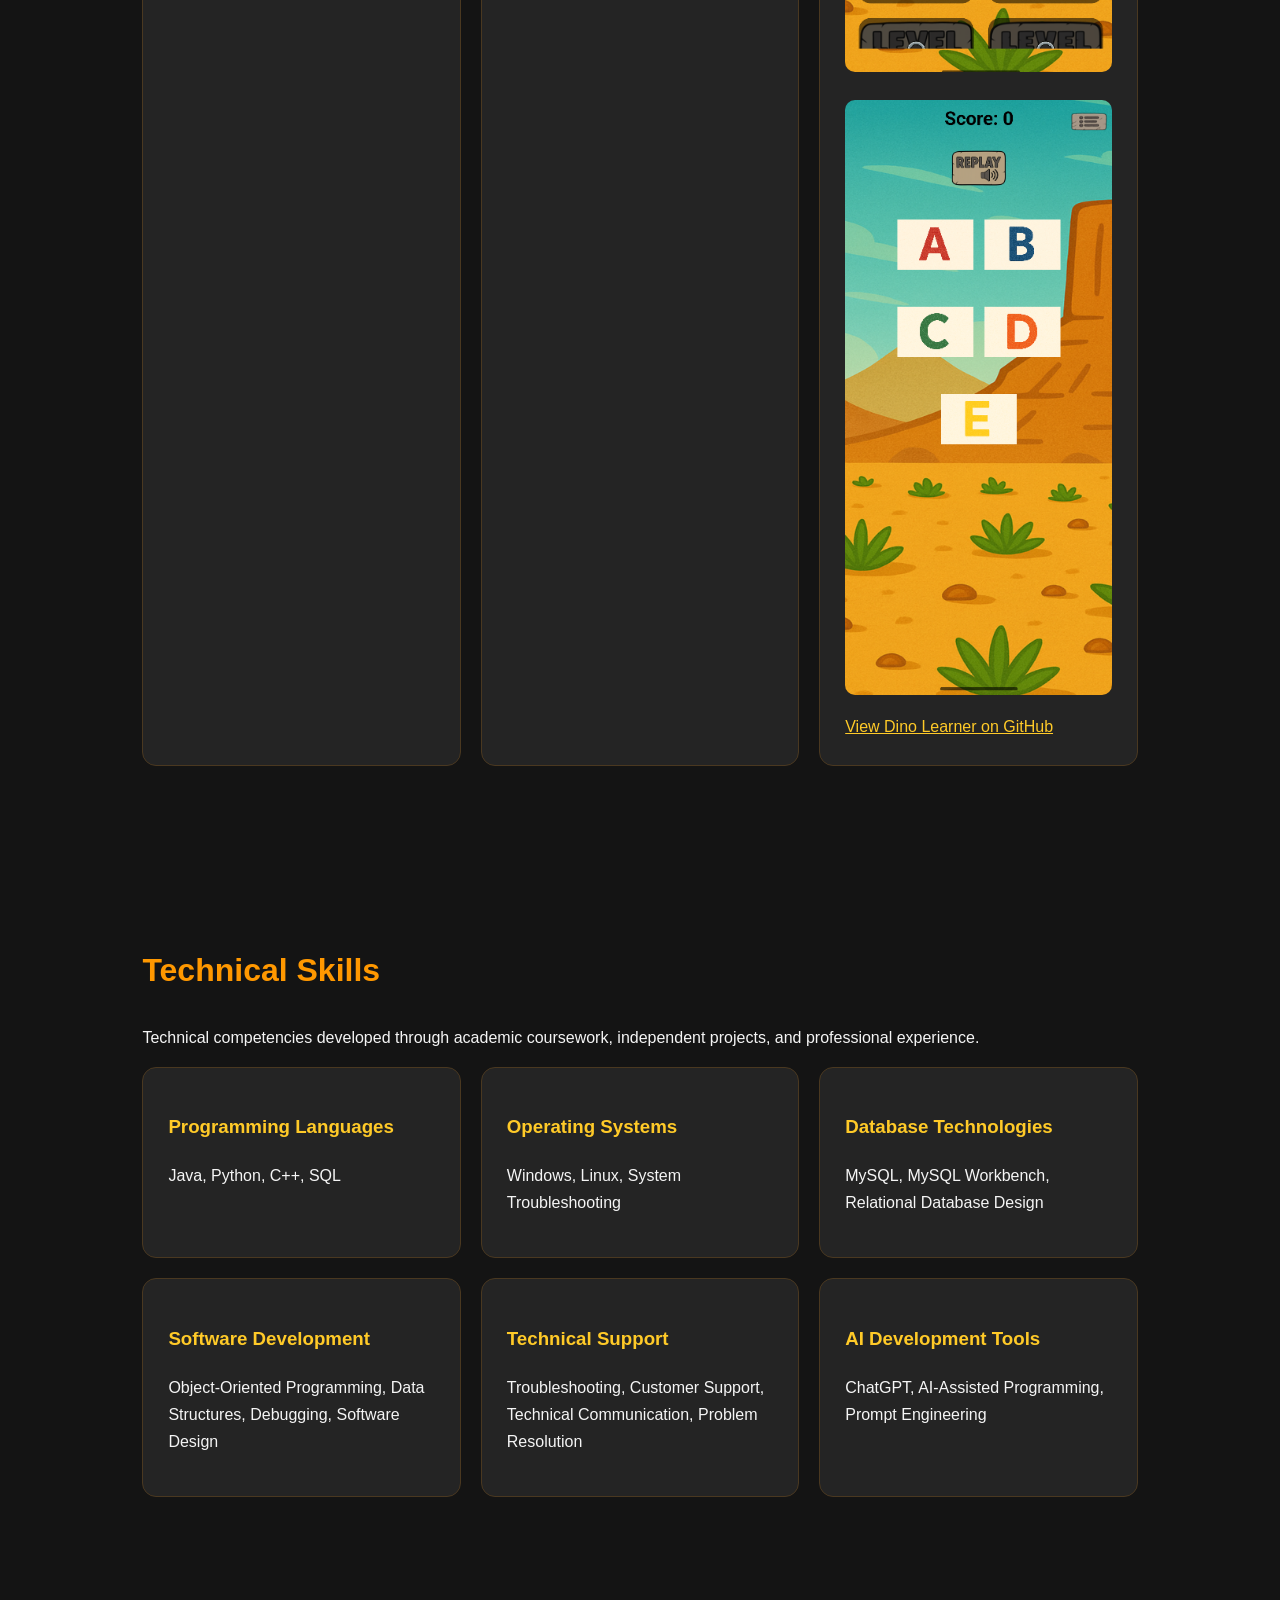
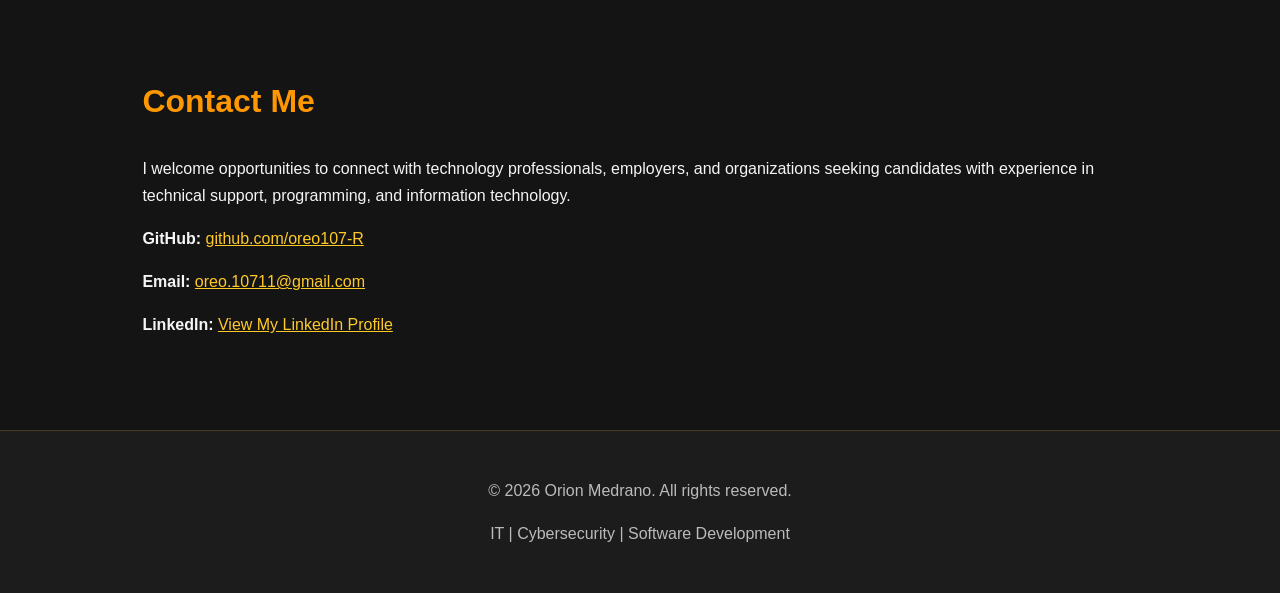
==== commit 1fb5ad3c: "Revise Dino Learner project description and images Updated project details for Dino Learner, an educ" ====
--- a/index.html
+++ b/index.html
@@ -519,25 +519,51 @@
 
       <article class="card">
 
-        <h3>Personal Software Project</h3>
-
-        <p>
-          A personal programming project showcasing
-          software development, problem-solving,
-          application design, and technical creativity.
-        </p>
-
-        <p>
-          <strong>Technologies:</strong>
-          To be added
-        </p>
-
-        <p class="muted">
-          Project description, screenshots,
-          and GitHub link coming soon.
-        </p>
-
-      </article>
+    
+<h3>Dino Learner - Educational Android Game</h3>
+
+<p>
+Developed a dinosaur-themed educational Android game
+designed to help children learn through interactive
+activities. The application includes player profiles,
+multiple learning levels, letter matching, scoring,
+and audio replay features.
+</p>
+
+<p>
+<strong>Technologies:</strong>
+Kotlin, Android, Jetpack Compose
+</p>
+
+<img
+  src="projects/dino-learner/screenshots/dino-home.png"
+  alt="Dino Learner main menu"
+  style="width:100%; border-radius:10px; margin:10px 0;"
+  loading="lazy"
+>
+
+<img
+  src="projects/dino-learner/screenshots/level-selection.png"
+  alt="Dino Learner level selection"
+  style="width:100%; border-radius:10px; margin:10px 0;"
+  loading="lazy"
+>
+
+<img
+  src="projects/dino-learner/screenshots/gameplay.png"
+  alt="Dino Learner letter matching gameplay"
+  style="width:100%; border-radius:10px; margin:10px 0;"
+  loading="lazy"
+>
+
+<a href="https://github.com/oreo107-R/github-portfolio/tree/main/projects/dino-learner"
+   target="_blank"
+   rel="noopener noreferrer">
+  View Dino Learner on GitHub
+</a>
+
+
+</article>
 
     </div>
 
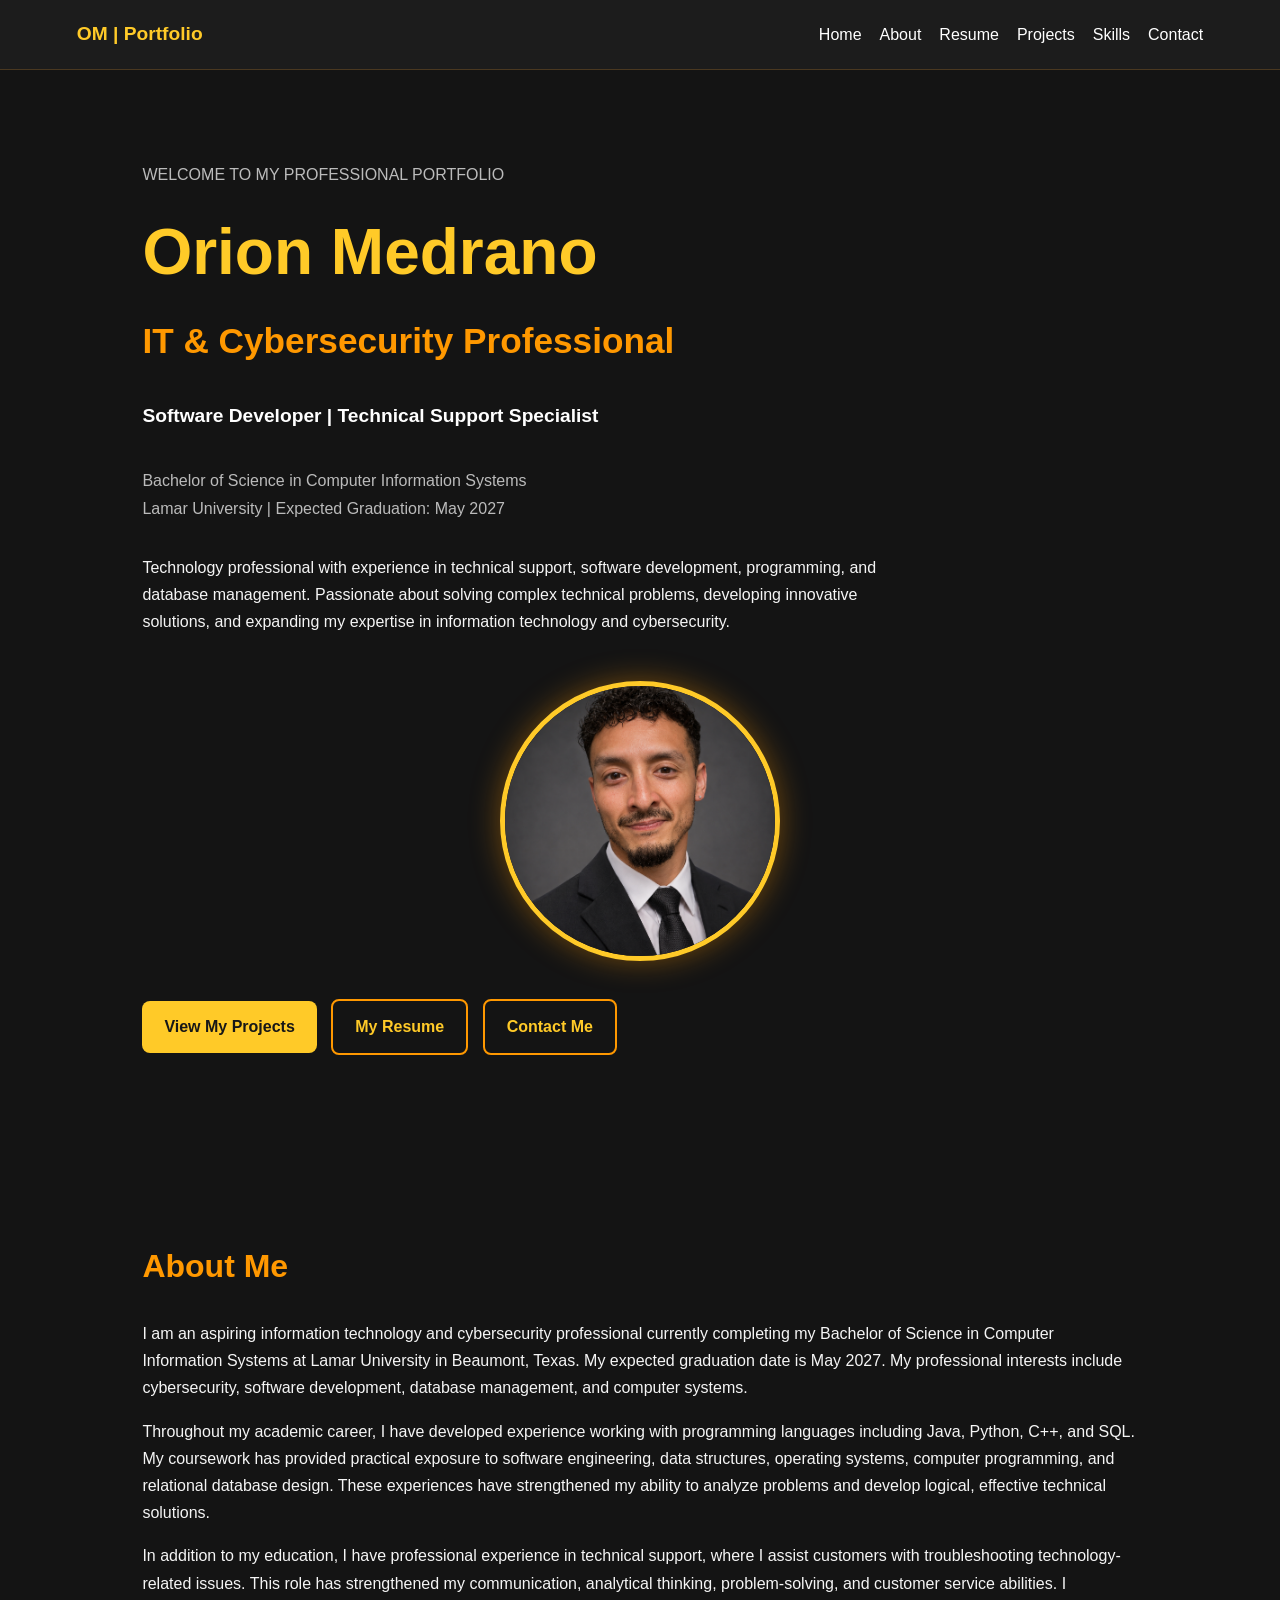
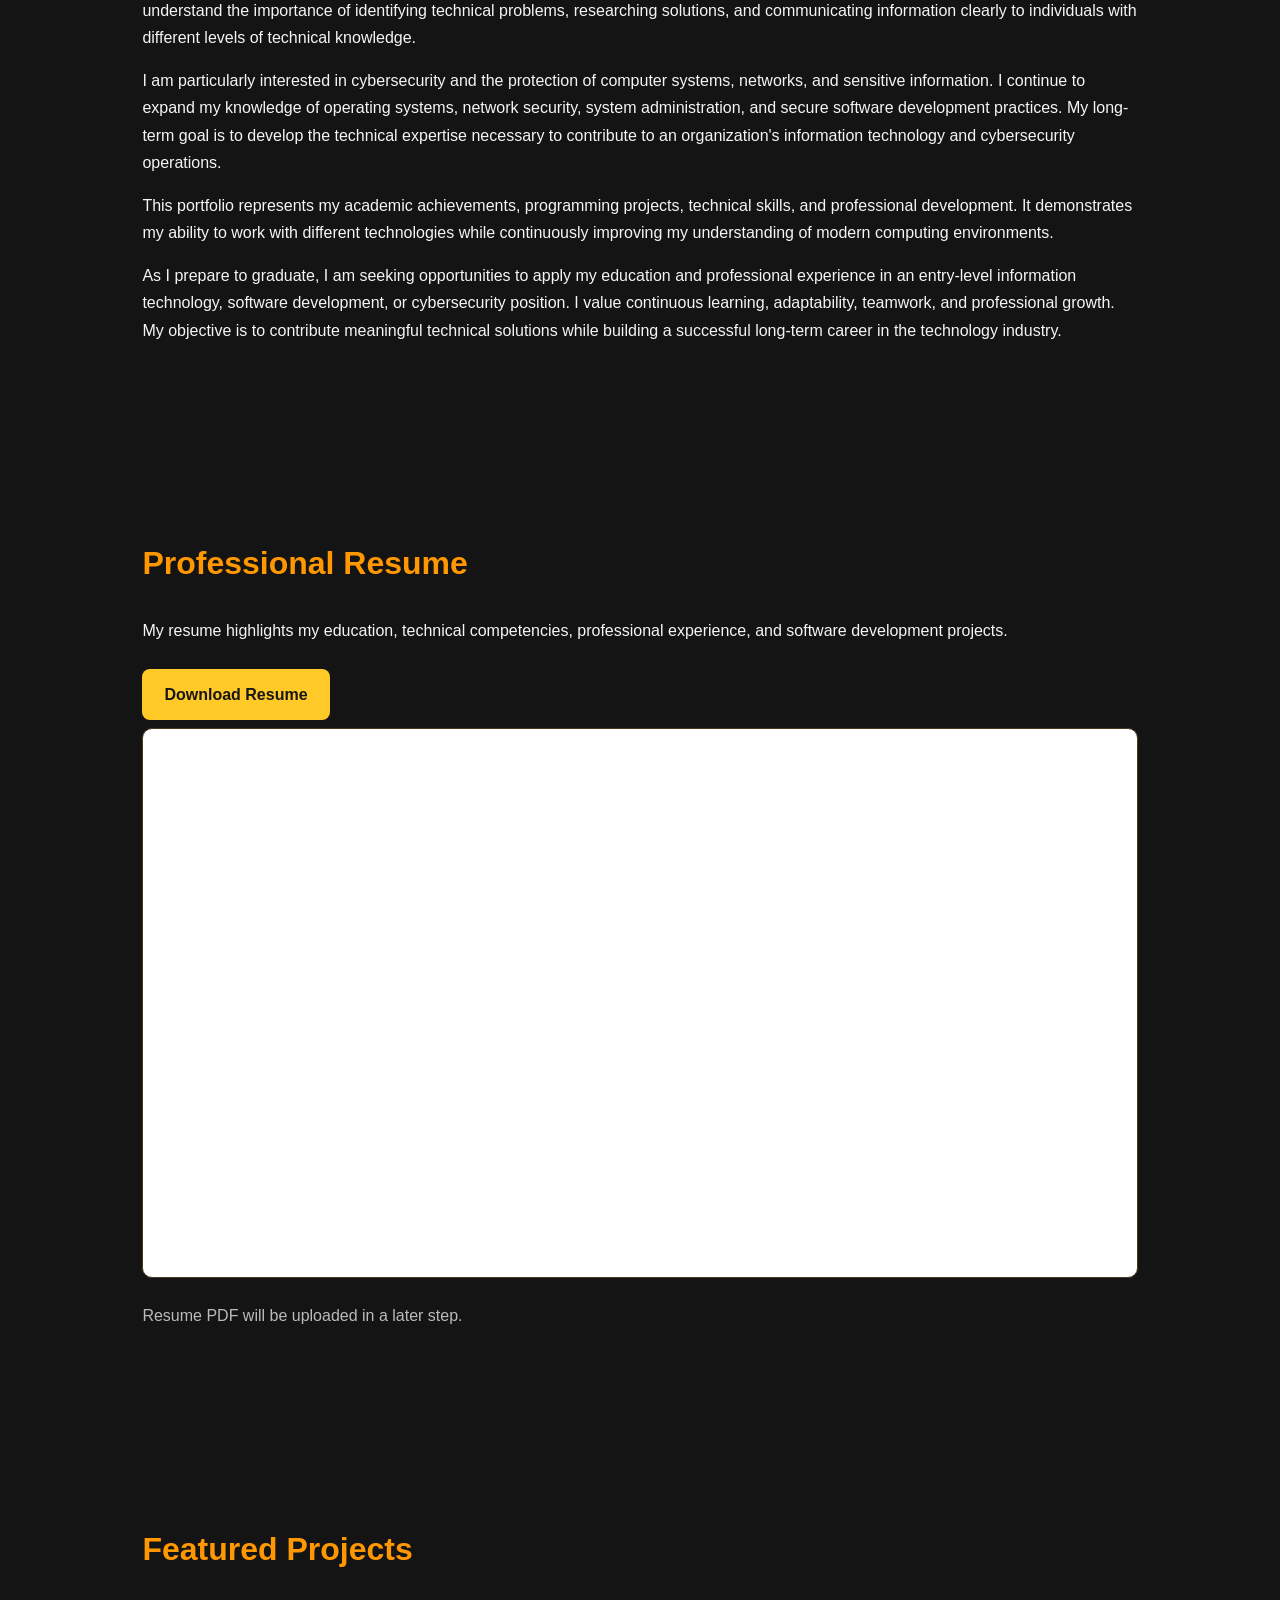
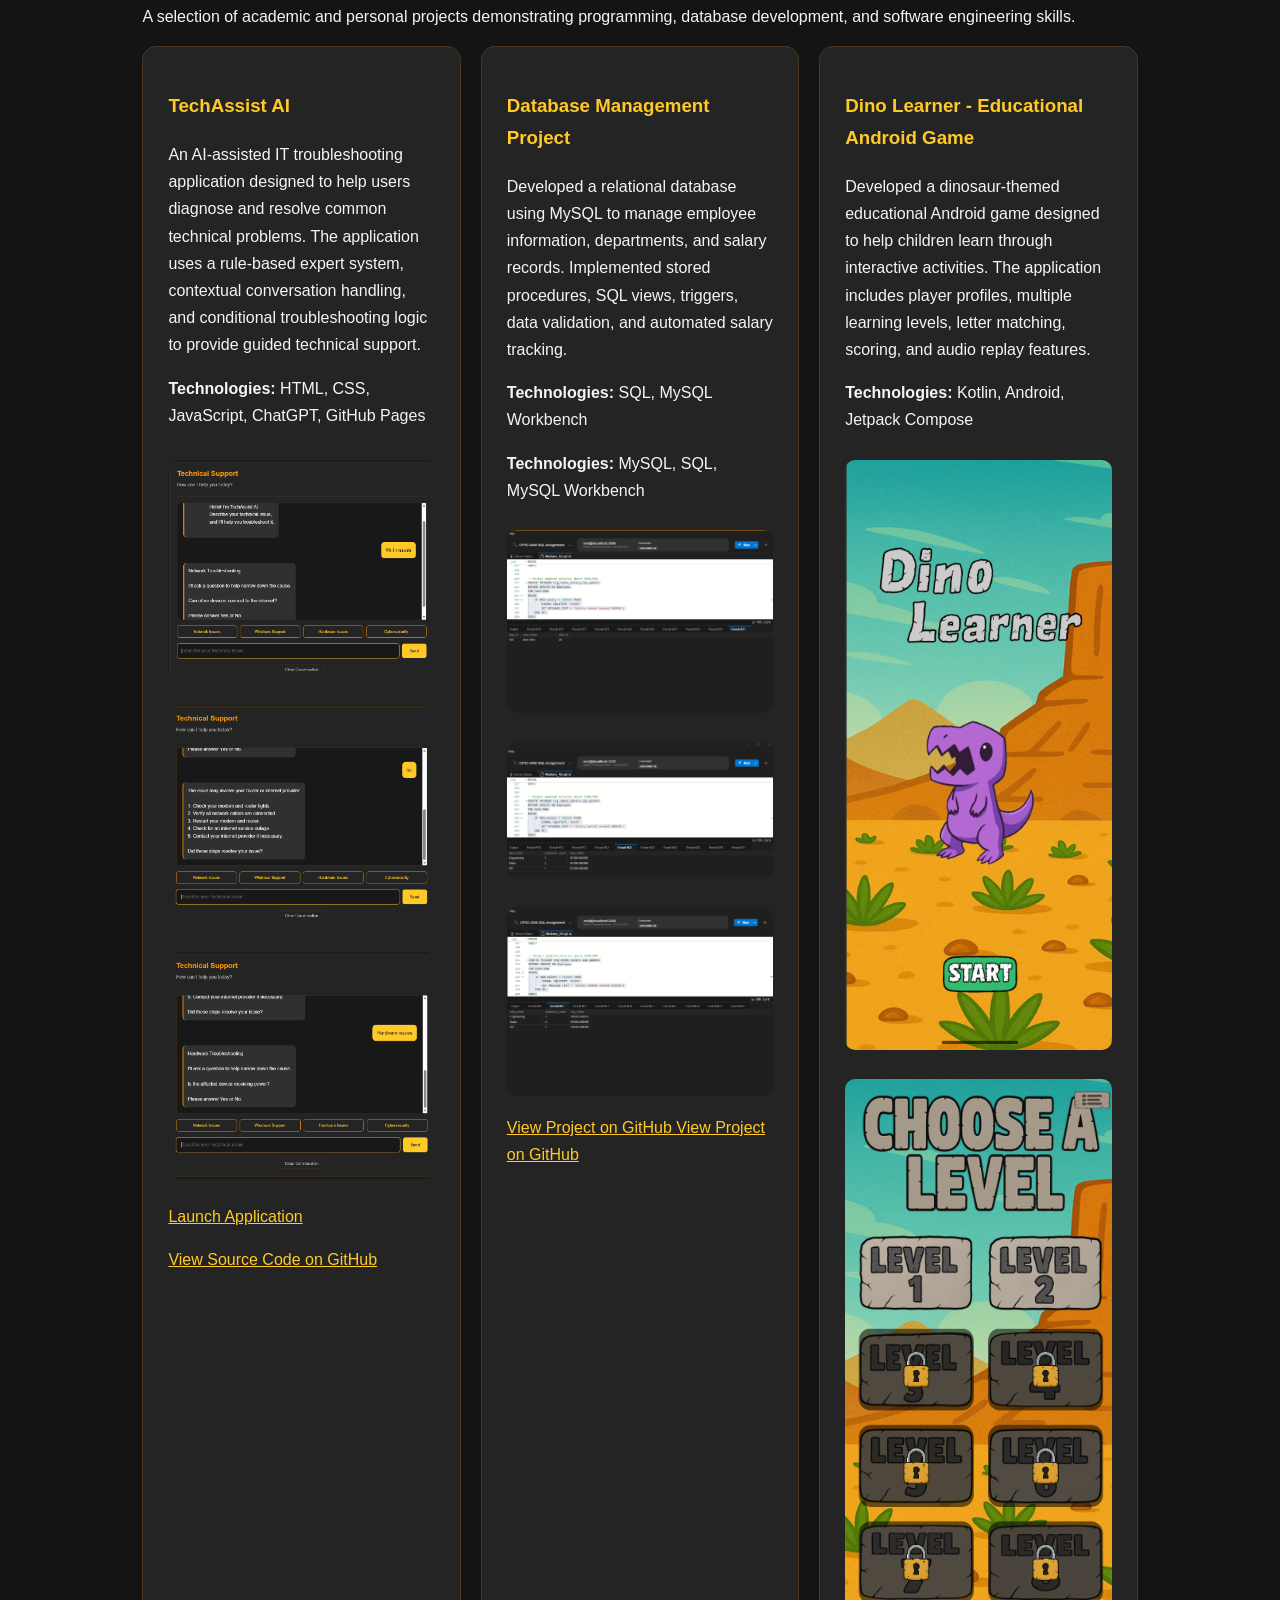
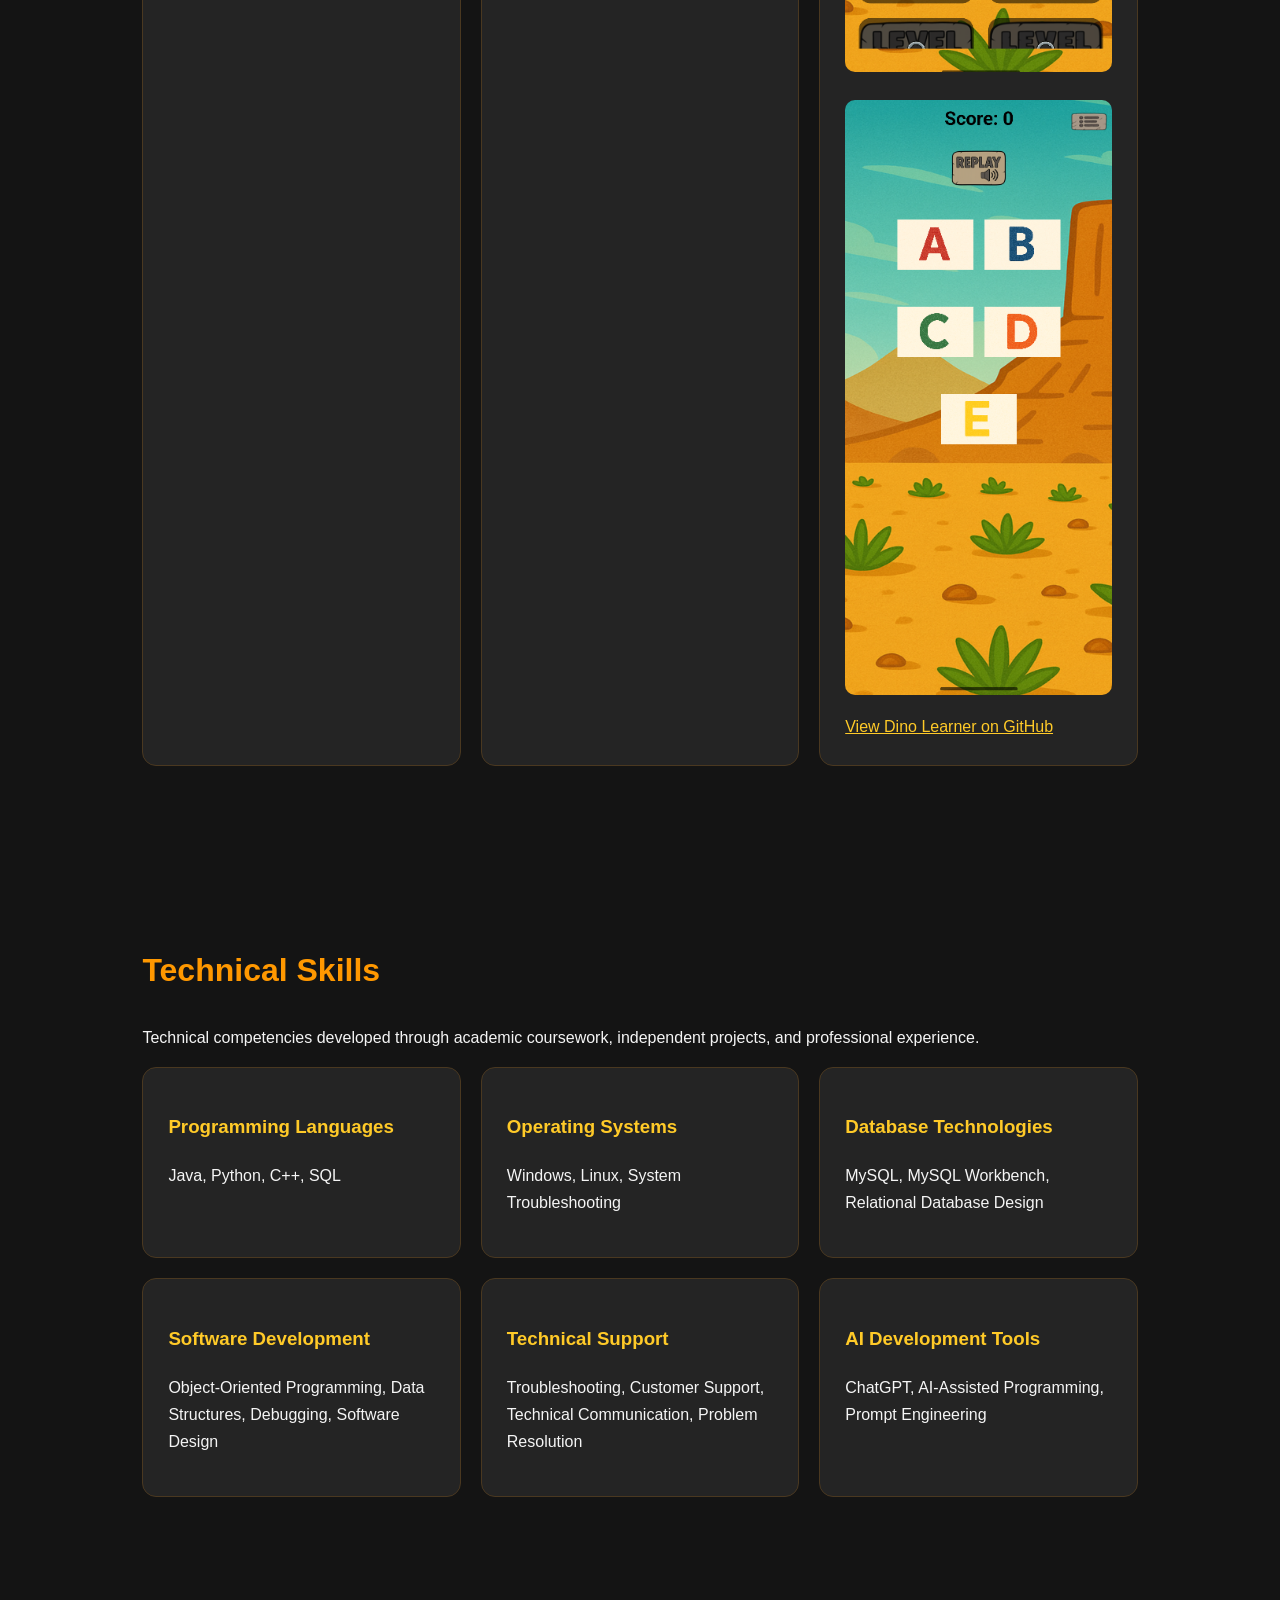
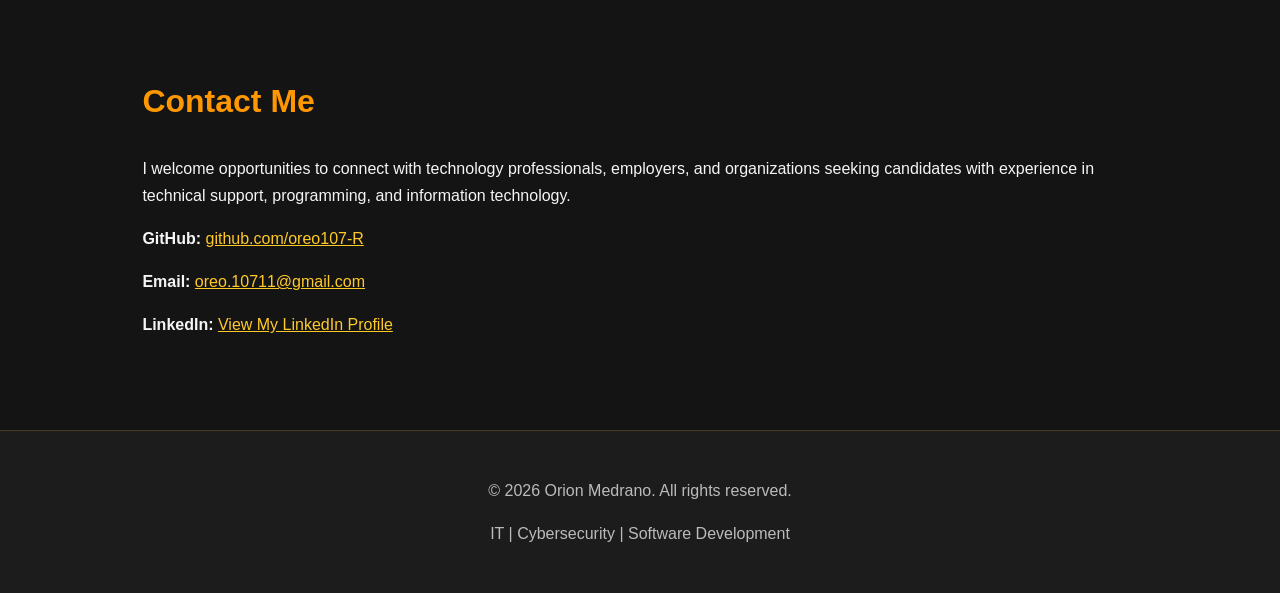
==== commit f0049d67: "Revise AI Assistant project details in index.html Updated project description and technologies used " ====
--- a/index.html
+++ b/index.html
@@ -430,29 +430,54 @@
 
     <div class="grid">
 
-      <article class="card">
-
-        <h3>AI Assistant Project</h3>
-
-        <p>
-          An AI-assisted software application developed
-          as part of my Senior Seminar project.
-          This project will demonstrate the integration
-          of artificial intelligence into practical
-          software development.
-        </p>
-
-        <p>
-          <strong>Technologies:</strong>
-          To be determined
-        </p>
-
-        <p class="muted">
-          Project documentation, screenshots,
-          and GitHub link coming soon.
-        </p>
-
-      </article>
+    
+<article class="card">
+
+    <h3>TechAssist AI</h3>
+
+    <p>
+        An AI-assisted IT troubleshooting application
+        designed to help users diagnose and resolve
+        common technical problems. The application
+        uses a rule-based expert system, contextual
+        conversation handling, and conditional
+        troubleshooting logic to provide guided
+        technical support.
+    </p>
+
+    <p>
+        <strong>Technologies:</strong>
+        HTML, CSS, JavaScript, ChatGPT,
+        GitHub Pages
+    </p>
+
+    <img src="projects/ai-assistant/screenshots/network-diagnosis.png"
+         alt="Network diagnostic question"
+         style="width:100%; border-radius:10px; margin-top:15px;">
+
+    <img src="projects/ai-assistant/screenshots/network-solution.png"
+         alt="Network troubleshooting solution"
+         style="width:100%; border-radius:10px; margin-top:15px;">
+
+    <img src="projects/ai-assistant/screenshots/hardware.png"
+         alt="Hardware troubleshooting demonstration"
+         style="width:100%; border-radius:10px; margin-top:15px;">
+
+    <p>
+        <a href="projects/ai-assistant/index.html"
+           target="_blank" rel="noopener">
+            Launch Application
+        </a>
+    </p>
+
+    <p>
+        <a href="https://github.com/oreo107-R/github-portfolio/tree/main/projects/ai-assistant"
+           target="_blank" rel="noopener">
+            View Source Code on GitHub
+        </a>
+    </p>
+
+</article>
 
 
       <article class="card">
